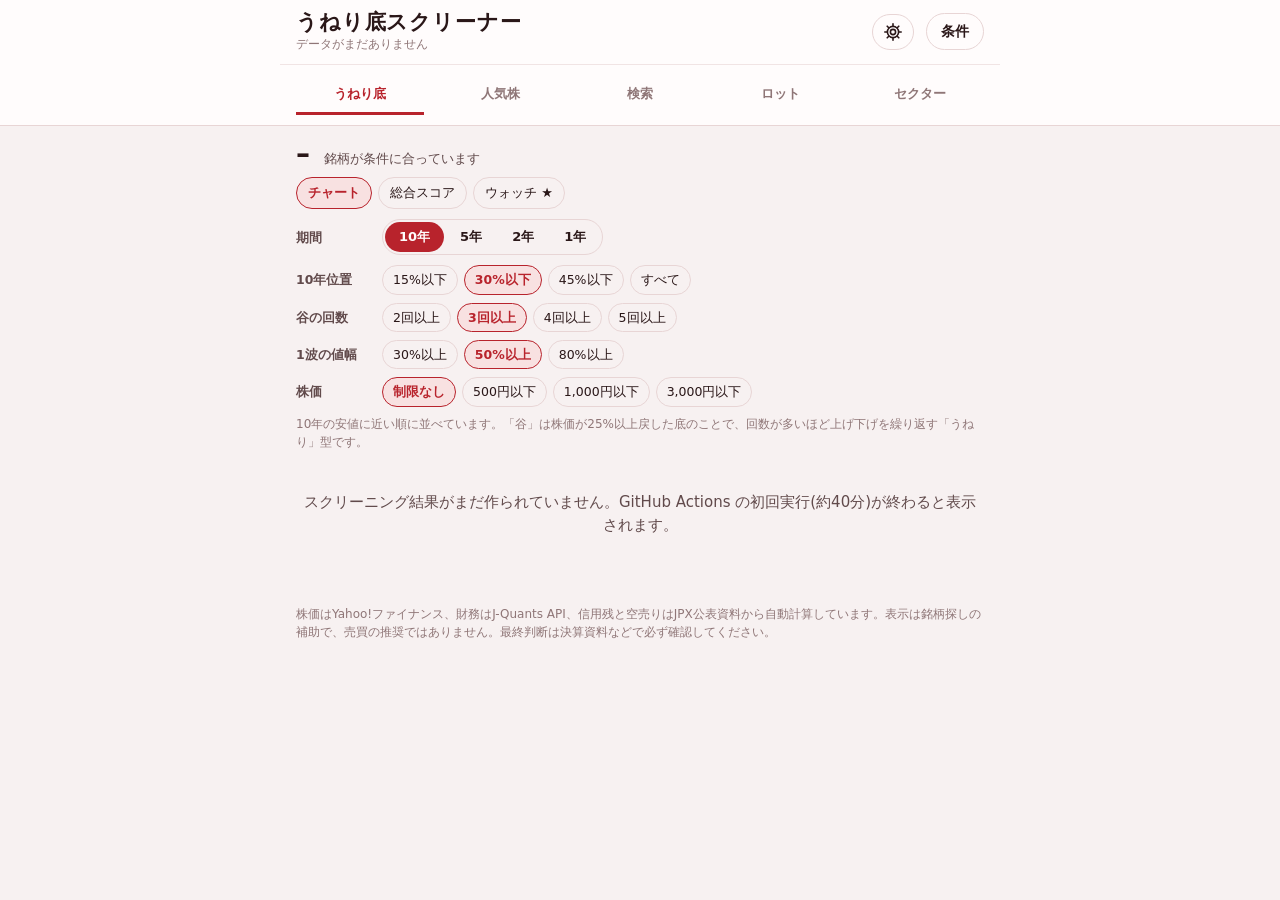
==== site/index.html @ 4c954472 "ウォッチ: 歪みと業種を決算の横のチップに。位置・山からのチップはウォッチでは省く Co-Authored-By: Claude Opus 5.5 <noreply@anthropic.com>" ====
<!doctype html>
<html lang="ja">
<head>
<meta charset="utf-8">
<meta name="viewport" content="width=device-width,initial-scale=1,viewport-fit=cover">
<title>うねり底スクリーナー</title>
<meta name="claude:viewport-fit-sides" content="cover">
<meta name="apple-mobile-web-app-capable" content="yes">
<meta name="mobile-web-app-capable" content="yes">
<meta name="apple-mobile-web-app-title" content="うねり底">
<meta name="apple-mobile-web-app-status-bar-style" content="default">
<meta name="theme-color" content="#b8232c">
<meta name="robots" content="noindex,nofollow">
<link rel="apple-touch-icon" href="icon-180.png">
<link rel="manifest" href="manifest.webmanifest">
<style>
/* 藍色の帳簿: 冷たい灰青の紙面に藍インク。株価の上げは赤、下げは青緑(日本式)。リストは1列のカード、詳細は全面シート */
:root{padding-top:env(safe-area-inset-top,0px);padding-bottom:env(safe-area-inset-bottom,0px)}
:root{
  /* 朱赤の帳簿: ほんのり赤みのある紙面に朱赤の主色。山・現在値・買い残は橙、谷・売り残は青緑 */
  --paper:#f7f1f1; --sheet:#fffcfc; --ink:#2a1718; --ink-2:#614a4b; --ink-3:#8f7677;
  --rule:#e8d5d5; --rule-2:#f1e4e4;
  --ai:#b8232c;          /* 朱赤: UIの主色・チャートの線 */
  --ai-soft:#f8e1e1;
  --rise:#d4691a;        /* 山・現在値・買い残 */
  --fall:#16806b;        /* 谷・売り残 */
  --warn:#9c7400;
  --good-bg:#e0f0eb; --warn-bg:#f5ecd2; --bad-bg:#f8e0e0;
  /* メイリオ。iPhone・Macにはメイリオがないため、近い角ゴシックのヒラギノ角ゴで表示する */
  --f-meiryo:"Meiryo","メイリオ","Hiragino Sans","Hiragino Kaku Gothic ProN","Noto Sans JP",system-ui,sans-serif;
  --f-display:var(--f-meiryo);
  --f-body:var(--f-meiryo);
  --f-num:var(--f-meiryo);
  --r:10px;
}
@media (prefers-color-scheme: dark){:root:not([data-theme="light"]){
  --paper:#170f10; --sheet:#211718; --ink:#f3e8e8; --ink-2:#c3adae; --ink-3:#927b7c;
  --rule:#3d2b2c; --rule-2:#2e2122; --ai:#f27a76; --ai-soft:#3d1d20;
  --rise:#f2a25c; --fall:#4fc3a6; --warn:#e2bf52;
  --good-bg:#16302a; --warn-bg:#352a14; --bad-bg:#401e20; color-scheme:dark}}
:root[data-theme="dark"]{
  --paper:#170f10; --sheet:#211718; --ink:#f3e8e8; --ink-2:#c3adae; --ink-3:#927b7c;
  --rule:#3d2b2c; --rule-2:#2e2122; --ai:#f27a76; --ai-soft:#3d1d20;
  --rise:#f2a25c; --fall:#4fc3a6; --warn:#e2bf52;
  --good-bg:#16302a; --warn-bg:#352a14; --bad-bg:#401e20; color-scheme:dark}

*{box-sizing:border-box}
[hidden]{display:none!important}
body{margin:0}
body{background:var(--paper);color:var(--ink);font-family:var(--f-body);font-size:15px;line-height:1.55;
  -webkit-text-size-adjust:100%;-webkit-tap-highlight-color:transparent}
body::before{content:"";position:fixed;inset:0 0 auto;height:env(safe-area-inset-top,0px);z-index:30;background:var(--sheet)}
button,input,select{font:inherit;color:inherit}
.num{font-family:var(--f-num);font-variant-numeric:tabular-nums;letter-spacing:-.01em}
.wrap{max-width:720px;margin:0 auto;padding-left:max(16px,env(safe-area-inset-left,0px));padding-right:max(16px,env(safe-area-inset-right,0px))}

/* header */
header.top{position:sticky;top:env(safe-area-inset-top,0px);z-index:20;background:var(--sheet);border-bottom:1px solid var(--rule)}
header.top .wrap{display:flex;align-items:center;gap:12px;padding-block:10px}
.brand{flex:1;min-width:0}
.brand h1{margin:0;font-family:var(--f-display);font-weight:800;font-size:21px;letter-spacing:.04em;line-height:1.2}
.brand p{margin:0;font-size:12px;color:var(--ink-3)}
.btn{border:1px solid var(--rule);background:var(--sheet);border-radius:999px;padding:7px 14px;font-size:13.5px;font-weight:700;cursor:pointer}
.btn.primary{background:var(--ai);border-color:var(--ai);color:var(--sheet)}
a.btn{text-decoration:none;color:var(--ink);white-space:nowrap}
.pnav{display:flex;gap:0;padding-block:0 0;border-top:1px solid var(--rule-2)}
.pnav button,.pnav a{flex:1;text-align:center;border:none;background:none;padding:9px 4px 8px;font-size:14px;font-weight:700;color:var(--ink-3);text-decoration:none;cursor:pointer;border-bottom:3px solid transparent}
.pnav [aria-current="page"]{color:var(--ai);border-bottom-color:var(--ai)}
.pnav button:focus-visible,.pnav a:focus-visible{outline:2px solid var(--ai);outline-offset:-2px}
.tier{display:inline-block;font-size:11px;font-weight:700;padding:0 7px;border-radius:999px;background:var(--ai-soft);color:var(--ai);margin-right:4px;vertical-align:1px}
.cstats .drop b{color:var(--ai);font-size:15px}
.btn:focus-visible,.chipbtn:focus-visible,.card:focus-visible,input:focus-visible,select:focus-visible{outline:2px solid var(--ai);outline-offset:2px}

/* filter panel */
.panel{background:var(--sheet);border-bottom:1px solid var(--rule)}
.panel .wrap{padding-block:6px 16px;display:grid;gap:14px}
.ctl{display:grid;gap:4px}
.ctl .lab{display:flex;justify-content:space-between;align-items:baseline;gap:8px;font-size:13.5px;font-weight:700}
.ctl .lab .num{font-weight:600;color:var(--ai)}
.ctl small{color:var(--ink-3);font-size:12px;line-height:1.4}
input[type=range]{width:100%;accent-color:var(--ai);margin:2px 0}
.seg{display:flex;flex-wrap:wrap;gap:6px}
.chipbtn{border:1px solid var(--rule);background:transparent;border-radius:999px;padding:5px 11px;font-size:13px;cursor:pointer}
.chipbtn[aria-pressed="true"]{background:var(--ai-soft);border-color:var(--ai);color:var(--ai);font-weight:700}
.row2{display:grid;grid-template-columns:1fr 1fr;gap:12px}
select{width:100%;padding:7px 10px;border:1px solid var(--rule);border-radius:8px;background:var(--sheet)}
.panel-foot{display:flex;gap:8px;justify-content:flex-end}

/* summary */
.more{margin-top:10px}
.more>summary{list-style:none;cursor:pointer;display:inline-flex;align-items:center;gap:6px;border:1px solid var(--rule);background:var(--sheet);border-radius:999px;padding:7px 14px;font-size:13.5px;font-weight:700;color:var(--ink-2)}
.more>summary::-webkit-details-marker{display:none}
.more>summary::after{content:"▾";font-size:11px}
.more[open]>summary::after{content:"▴"}
.more[open]>summary{margin-bottom:12px}
.more .gl{display:grid;gap:4px;margin:12px 0 0;padding:10px 12px;background:var(--paper);border-radius:8px;font-size:12.5px;color:var(--ink-2);line-height:1.5}
.more .gl b{color:var(--ink)}
.summary{display:flex;flex-wrap:wrap;align-items:baseline;gap:4px 14px;padding-block:14px 8px}
.summary .big{font-family:var(--f-display);font-size:28px;font-weight:800;line-height:1}
.summary .sub{color:var(--ink-2);font-size:13px}
.tabs{display:flex;gap:6px;padding-bottom:10px}
.demo{margin:12px 0 0;padding:8px 12px;border-radius:8px;background:var(--warn-bg);color:var(--ink);font-size:13px}

/* cards */
.list{display:grid;gap:10px;padding-bottom:28px}
.card{display:grid;gap:8px;background:var(--sheet);border:1px solid var(--rule-2);border-radius:var(--r);padding:12px 14px;cursor:pointer;text-align:left;width:100%}
.card .head{display:flex;gap:10px;align-items:flex-start}
.card .id{flex:1;min-width:0}
.code{font-family:var(--f-num);font-size:12.5px;color:var(--ink-3);margin-right:6px}
.name{font-weight:700;font-size:16px}
.meta{font-size:12px;color:var(--ink-3)}
.score{display:grid;justify-items:end;gap:2px}
.score b{font-family:var(--f-num);font-size:24px;font-weight:600;line-height:1;color:var(--ai)}
.score .bar{width:54px;height:4px;border-radius:2px;background:var(--rule-2);overflow:hidden}
.score .bar i{display:block;height:100%;background:var(--ai)}
.price{font-family:var(--f-num);font-size:12.5px;color:var(--ink-2)}
.spark{width:100%;height:46px;display:block}
.chips{display:flex;flex-wrap:wrap;gap:5px}
.chip{font-size:12px;padding:2px 8px;border-radius:999px;background:var(--rule-2);color:var(--ink-2);white-space:nowrap}
.chip.g{background:var(--good-bg);color:var(--fall)}
.chip.w{background:var(--warn-bg);color:var(--warn)}
.chip.b{background:var(--bad-bg);color:var(--ai)}
.star{border:none;background:none;font-size:20px;line-height:1;color:var(--ink-3);cursor:pointer;padding:2px 4px}
.star[aria-pressed="true"]{color:var(--warn)}
.empty{padding:28px 4px;color:var(--ink-2);text-align:center}
.cbar{display:grid;gap:8px;padding-bottom:12px}
.spanrow{padding-bottom:10px}
.period{display:inline-flex;border:1px solid var(--rule);border-radius:999px;padding:2px;gap:2px;justify-self:start}
.period .chipbtn{border:none;padding:5px 14px;font-weight:700}
.period .chipbtn[aria-pressed="true"]{background:var(--ai);color:var(--sheet)}
.crow{display:grid;grid-template-columns:5.2em 1fr;gap:8px;align-items:center}
.clab{font-size:12.5px;font-weight:700;color:var(--ink-2)}
.cbar .chipbtn{padding:4px 10px;font-size:12.5px}
.cbar .seg{flex-wrap:nowrap;overflow-x:auto;scrollbar-width:none;min-width:0}
.cbar .seg::-webkit-scrollbar{display:none}
.cbar .chipbtn{white-space:nowrap;flex:none}
.ccard{padding:12px 12px 8px}
.cstats{display:flex;flex-wrap:wrap;gap:4px 12px;font-size:12.5px;color:var(--ink-2)}
.cstats b{font-family:var(--f-num);font-weight:600;color:var(--ink)}
.cstats .vd{font-size:11px;color:var(--ink-3);margin-left:2px}
.rank{font-family:var(--f-num);font-size:12px;color:var(--ink-3);min-width:2.2em}

/* detail sheet */
.sheet{position:fixed;inset:0;z-index:40;background:var(--paper);overflow-y:auto;-webkit-overflow-scrolling:touch;
  padding-top:env(safe-area-inset-top,0px);padding-bottom:env(safe-area-inset-bottom,0px)}
.sheet .bar{position:sticky;top:0;z-index:2;background:var(--sheet);border-bottom:1px solid var(--rule)}
.sheet .bar .wrap{display:flex;align-items:center;gap:10px;padding-block:10px}
.sheet .bar h2{flex:1;min-width:0;margin:0;font-family:var(--f-display);font-size:19px;font-weight:800;line-height:1.25}
.sheet .bar h2 .code{font-size:13px}
.sec{background:var(--sheet);border:1px solid var(--rule-2);border-radius:var(--r);padding:14px;display:grid;gap:10px}
.sec h3{margin:0;font-size:14px;font-weight:700;display:flex;justify-content:space-between;align-items:baseline;gap:8px}
.sec h3 span{font-size:12px;font-weight:400;color:var(--ink-3)}
.stack{display:grid;gap:12px;padding-block:14px 32px}
.kv{display:grid;grid-template-columns:repeat(2,minmax(0,1fr));gap:8px 14px}
@media(min-width:520px){.kv{grid-template-columns:repeat(3,minmax(0,1fr))}}
.kv div{display:grid;gap:1px;min-width:0}
.kv dt{font-size:11.5px;color:var(--ink-3);letter-spacing:.02em}
.kv dd{margin:0;font-family:var(--f-num);font-variant-numeric:tabular-nums;font-size:15px;font-weight:500}
dl{margin:0}
.up{color:var(--rise)} .dn{color:var(--fall)}
.wtgt{display:grid;grid-template-columns:minmax(0,1.15fr) minmax(0,1fr);gap:8px;margin-top:10px;font-size:12.5px;color:var(--ink-2)}
.wtgt .lbl{display:block;font-size:11.5px;font-weight:700;letter-spacing:.03em;color:var(--ink-3)}
.wbot{background:var(--ai-soft);border:1px solid color-mix(in srgb,var(--ai) 35%,transparent);border-radius:10px;padding:8px 10px;min-width:0}
.wbot .lbl{color:var(--ai)}
.wbot b{display:block;font-family:var(--f-num);font-variant-numeric:tabular-nums;font-size:22px;line-height:1.15;color:var(--ai);margin:2px 0}
.wbot .sub{display:block;line-height:1.35}
.wbot.warn{background:var(--warn-bg);border-color:transparent}
.wbot.warn .lbl,.wbot.warn b{color:var(--warn)}
#dBody .sec{scroll-margin-top:64px}
button.chip.jump{appearance:none;-webkit-appearance:none;border:0;font-family:inherit;cursor:pointer}
button.chip.jump:focus-visible{outline:2px solid var(--ai);outline-offset:1px}
.wset{border:1px solid var(--rule);border-radius:10px;padding:8px 10px;min-width:0;display:grid;align-content:start;gap:4px}
.wset label{display:flex;align-items:center;gap:6px}
.wset input{flex:1;min-width:0;width:100%;padding:5px 8px;border:1px solid var(--rule);border-radius:8px;background:var(--paper);color:var(--ink);font-family:var(--f-num);font-size:16px;text-align:right}
.wset input:focus{outline:2px solid var(--ai);outline-offset:1px}
.wset .hit{color:var(--ai);font-weight:700}
.bot-main{display:flex;align-items:baseline;gap:10px;flex-wrap:wrap;margin-bottom:10px}
.bot-main b{font-family:var(--f-num);font-size:28px;color:var(--ai);line-height:1}
.bot-warn{background:var(--warn-bg);border-radius:8px;padding:8px 10px;font-size:13px;margin:8px 0}
.parts{display:grid;gap:6px}
.part{display:grid;grid-template-columns:5.5em 1fr 3.2em;gap:8px;align-items:center;font-size:12.5px}
.part .track{height:6px;border-radius:3px;background:var(--rule-2);overflow:hidden}
.part .track i{display:block;height:100%;background:var(--ai)}
.part .num{text-align:right;color:var(--ink-2)}
.chart{width:100%;display:block}
.legend{display:flex;flex-wrap:wrap;gap:4px 12px;font-size:11.5px;color:var(--ink-3)}
.legend i{display:inline-block;width:10px;height:3px;border-radius:2px;margin-right:4px;vertical-align:middle}
.tblwrap{overflow-x:auto}
table{border-collapse:collapse;width:100%;font-size:13px}
th,td{padding:6px 4px;border-bottom:1px solid var(--rule-2);text-align:left;white-space:nowrap}
th{font-size:11.5px;color:var(--ink-3);font-weight:500}
td.r,th.r{text-align:right}
.links{display:grid;grid-template-columns:repeat(2,minmax(0,1fr));gap:8px}
.links a{display:block;text-align:center;padding:9px 6px;border:1px solid var(--rule);border-radius:8px;color:var(--ai);font-weight:700;font-size:13.5px;text-decoration:none;background:var(--sheet)}
.note{font-size:12px;color:var(--ink-3);line-height:1.5}
.backbig{width:100%;padding:12px;font-size:15px}
#dBack{padding:9px 16px;position:relative;z-index:3}
.verdict{display:inline-block;padding:4px 14px;border-radius:999px;font-weight:700;font-size:15px}
.v-hi{background:var(--good-bg);color:var(--fall)}
.v-mid{background:var(--warn-bg);color:var(--warn)}
.v-lo{background:var(--bad-bg);color:var(--ai)}
.v-na{background:var(--rule-2);color:var(--ink-3)}
.vline{display:flex;flex-wrap:wrap;align-items:center;gap:8px 12px}
.vline p{margin:0;font-size:13.5px;line-height:1.6;flex:1 1 220px;min-width:0}
.ckh{margin:4px 0 0;font-size:12.5px;font-weight:700;color:var(--ink-2)}
ul.checks{list-style:none;margin:0;padding:0;display:grid;gap:5px}
ul.checks li{display:grid;grid-template-columns:1.4em 1fr;gap:4px;font-size:13.5px;line-height:1.5}
ul.checks .ok{color:var(--fall);font-weight:700}
ul.checks .ng{color:var(--ai);font-weight:700}
ul.checks .na{color:var(--ink-3)}

/* 銘柄検索 */
.searchbox{display:block;width:100%;padding:12px 14px;border:1px solid var(--rule);border-radius:10px;background:var(--sheet);font-size:16px;margin:14px 0 4px}
.searchbox:focus{outline:2px solid var(--ai);outline-offset:1px}
.dspan{display:flex;flex-wrap:wrap;gap:6px}
.dspan .chipbtn[disabled]{opacity:.4;cursor:default}
.tagline{display:flex;flex-wrap:wrap;gap:5px}

/* ロット管理 */
.stack{grid-template-columns:minmax(0,1fr)}
.sec{min-width:0}
.lotlist{display:grid;gap:10px;grid-template-columns:minmax(0,1fr)}
.pnav button,.pnav a{white-space:nowrap;font-size:13px;padding-inline:2px}
.lotrow{border:1px solid var(--rule);border-radius:10px;padding:10px;display:grid;gap:8px;min-width:0}
.lothead{display:flex;flex-wrap:wrap;align-items:center;gap:6px 8px;min-width:0}
.lotcode{width:4.6em;padding:6px;border:1px solid var(--rule);border-radius:6px;background:var(--sheet);font-size:16px;text-align:center}
.lotname{flex:1 1 8em;min-width:0;border:none;background:none;padding:0;text-align:left;font-weight:700;font-size:15px;color:var(--ai);cursor:pointer}
.lotnamein{flex:1 1 8em;min-width:0;padding:6px;border:1px solid var(--rule);border-radius:6px;background:var(--sheet);font-size:16px}
.lotprice{font-size:12.5px;color:var(--ink-2);white-space:nowrap}
.lotfields{display:grid;grid-template-columns:minmax(0,1.3fr) minmax(0,1fr) auto;gap:8px;align-items:end}
.lotfields label{display:grid;gap:2px;font-size:11.5px;color:var(--ink-3);min-width:0}
.lotin{color:var(--ink);width:100%;padding:7px 8px;border:1px solid var(--rule);border-radius:6px;background:var(--sheet);font-size:16px;text-align:right;font-variant-numeric:tabular-nums}
.lotdone{justify-items:center}
.lotdone input{width:22px;height:22px;margin:6px 0;accent-color:var(--ai)}
.lotfoot{display:flex;flex-wrap:wrap;justify-content:space-between;gap:4px 10px;font-size:12.5px;color:var(--ink-2)}
.lotfoot a{color:var(--ai);font-weight:700;text-decoration:none;margin-right:8px}
.lotdel{border:none;background:none;color:var(--ai);font-size:12.5px;font-weight:700;padding:2px 0;cursor:pointer}
.lotadd{display:flex;align-items:center;gap:8px;font-size:13.5px;font-weight:700}
.lotbudget{width:100%;padding:9px 12px;border:1px solid var(--rule);border-radius:8px;background:var(--sheet);font-size:20px;text-align:center;font-variant-numeric:tabular-nums}
table.lottotal{table-layout:fixed}
table.lottotal th,table.lottotal td{text-align:center}
.lotneg{color:var(--ai);font-weight:700}
.lotmeter{display:flex;gap:2px;height:10px;margin-top:10px;background:var(--rule-2);border-radius:5px;overflow:hidden}
.lotmeter i{display:block;background:var(--ai)}.lotmeter .b{opacity:.4}
.lotcard{display:grid;gap:5px;width:100%;text-align:left;border:1px solid var(--rule);border-radius:10px;padding:10px;background:var(--sheet);cursor:pointer}
.lotsum{margin:0;font-size:14px}
.lotbtns{display:flex;flex-wrap:wrap;gap:8px}
.lotfile{display:inline-block;color:var(--ink);font-weight:700}
.lotfile input{display:none}
.lotbadge{display:inline-block;font-size:11px;font-weight:700;padding:0 7px;border-radius:999px;margin-left:6px;vertical-align:2px}
.lotbadge.held{background:var(--ai);color:var(--sheet)}
.lotbadge.plan{background:var(--warn-bg);color:var(--warn)}
#lotToast{position:fixed;left:50%;bottom:calc(18px + env(safe-area-inset-bottom,0px));transform:translateX(-50%);background:var(--ink);color:var(--sheet);padding:9px 14px;border-radius:8px;font-size:13.5px;z-index:60;width:max-content;max-width:calc(100vw - 32px)}
.lock form input[type=email]{width:100%;padding:10px 12px;border:1px solid var(--rule);border-radius:8px;background:var(--paper);font-size:16px}

/* 設定(歯車)・お知らせ */
#settingsView .seg{flex-wrap:wrap}
.bell{position:relative;padding:7px 10px;line-height:0}
.bell svg{width:20px;height:20px}
.bell i{position:absolute;top:4px;right:6px;width:9px;height:9px;border-radius:50%;background:var(--ai);border:2px solid var(--sheet)}
.keybox{display:grid;gap:8px}
.keybox textarea{width:100%;font-family:ui-monospace,Menlo,monospace;font-size:13px;padding:8px;border:1px solid var(--rule);border-radius:8px;background:var(--paper);color:var(--ink);word-break:break-all}
.pushon{margin:0;font-weight:700;color:var(--fall)}
.warnline{color:var(--warn)!important}
.alertday{display:grid;gap:8px}

/* lock screen */
.lock{min-height:70vh;display:grid;place-items:center}
.lock form{width:min(340px,100%);display:grid;gap:12px;background:var(--sheet);border:1px solid var(--rule);border-radius:14px;padding:22px}
.lock h2{margin:0;font-family:var(--f-display);font-size:22px}
.lock input[type=password]{width:100%;padding:10px 12px;border:1px solid var(--rule);border-radius:8px;background:var(--paper);font-size:16px}
.lock .err{color:var(--rise);font-size:13px;min-height:1.2em;margin:0}
.lock label.chk{display:flex;gap:8px;align-items:center;font-size:13px;color:var(--ink-2)}
@media (prefers-reduced-motion: no-preference){.card{transition:border-color .15s}.card:hover{border-color:var(--ai)}}
</style>
<link rel="stylesheet" href="theme.css">
<script src="theme.js"></script>
</head>
<body>
<header class="top">
  <div class="wrap">
    <div class="brand">
      <h1 id="pageTitle">うねり底スクリーナー</h1>
      <p id="asof">データを読み込んでいます</p>
    </div>
    <button class="btn bell" id="bellBtn" type="button" aria-label="設定"><svg viewBox="0 0 20 20" fill="none" stroke="currentColor" stroke-width="1.6" stroke-linecap="round" stroke-linejoin="round" aria-hidden="true"><circle cx="10" cy="10" r="2.6"/><path d="M10 1.8v2.3M10 15.9v2.3M18.2 10h-2.3M4.1 10H1.8M15.8 4.2l-1.6 1.6M5.8 14.2l-1.6 1.6M15.8 15.8l-1.6-1.6M5.8 5.8L4.2 4.2"/><circle cx="10" cy="10" r="5.6"/></svg><i id="bellDot" hidden></i></button>
    <button class="btn" id="toggleFilters" aria-expanded="false" aria-controls="panel">条件</button>
  </div>
  <nav class="wrap pnav" aria-label="ページ">
    <button id="navMain" aria-current="page">うねり底</button>
    <button id="navPop">人気株</button>
    <button id="navSearch">検索</button>
    <button id="navLots">ロット</button>
    <a href="sector.html">セクター</a>
  </nav>
</header>

<section class="panel" id="panel" hidden>
  <div class="wrap">
    <div class="ctl">
      <div class="lab"><span>自己資本比率</span><span class="num" id="v-eq"></span></div>
      <input type="range" id="f-eq" min="0" max="80" step="5">
      <small>この値以上の会社だけ。財務が厚く、下げても潰れにくい銘柄に絞ります。</small>
    </div>
    <div class="ctl">
      <div class="lab"><span><span class="spanY">10</span>年レンジの位置</span><span class="num" id="v-pos"></span></div>
      <input type="range" id="f-pos" min="5" max="55" step="5">
      <small><span class="spanY">10</span>年の安値を0%、高値を100%としたときの現在値。小さいほど底に近い。</small>
    </div>
    <div class="ctl">
      <div class="lab"><span>10年の傾き(年率)</span><span class="num" id="v-tr"></span></div>
      <input type="range" id="f-tr" min="-15" max="5" step="1">
      <small>これより下向きの銘柄は除外。ずっと下がり続ける「底なし」を避けます。</small>
    </div>
    <div class="row2">
      <div class="ctl">
        <div class="lab"><span>売買代金(1日)</span></div>
        <select id="f-tv">
          <option value="0">制限なし</option><option value="10">1,000万円以上</option>
          <option value="30">3,000万円以上</option><option value="100">1億円以上</option>
          <option value="500">5億円以上</option>
        </select>
      </div>
      <div class="ctl">
        <div class="lab"><span>信用倍率</span></div>
        <select id="f-mr">
          <option value="0">制限なし</option><option value="1">1倍以下(売り長)</option>
          <option value="3">3倍以下</option><option value="5">5倍以下</option><option value="10">10倍以下</option>
        </select>
      </div>
    </div>
    <div class="ctl">
      <div class="lab"><span>機関の空売り</span></div>
      <div class="seg" id="f-short" role="group" aria-label="機関の空売りの扱い">
        <button class="chipbtn" data-v="off">表示のみ</button>
        <button class="chipbtn" data-v="up">積み上がりを加点(踏み上げ狙い)</button>
        <button class="chipbtn" data-v="down">買い戻しを加点</button>
      </div>
    </div>
    <div class="ctl">
      <div class="lab"><span>市場</span></div>
      <div class="seg" id="f-mkt" role="group" aria-label="市場">
        <button class="chipbtn" data-v="プライム">プライム</button>
        <button class="chipbtn" data-v="スタンダード">スタンダード</button>
        <button class="chipbtn" data-v="グロース">グロース</button>
      </div>
    </div>
    <div class="row2">
      <div class="ctl">
        <div class="lab"><span>並び順</span></div>
        <select id="f-sort">
          <option value="score">総合スコア</option><option value="pos">レンジ位置が低い順</option>
          <option value="eq">自己資本比率が高い順</option><option value="mr">信用倍率が低い順</option>
          <option value="stc">空売りの増加が大きい順</option><option value="pbr">PBRが低い順</option>
        </select>
      </div>
      <div class="ctl">
        <div class="lab"><span>反転サイン</span></div>
        <div class="seg"><button class="chipbtn" id="f-rev" aria-pressed="false">13週線より上だけ</button></div>
      </div>
    </div>
    <p class="note" style="margin:0">自己資本比率・レンジ位置は「総合スコア」の絞り込みに使います。10年の傾き・売買代金・信用倍率・市場・13週線は「チャート」にも、市場は「人気株」にも、市場・売買代金・傾きは「セクター」の底値圏の銘柄にも効きます。</p>
    <div class="panel-foot">
      <button class="btn" id="resetFilters">初期値に戻す</button>
      <button class="btn primary" id="closeFilters">結果を見る</button>
    </div>
  </div>
</section>

<div class="wrap" id="lockHost" hidden></div>
<main class="wrap" id="main">
  <div id="demoNote" class="demo" hidden>これは架空の銘柄で作ったデモ表示です。実際のデータはJ-Quantsの設定後に表示されます。</div>
  <div id="searchBar" hidden>
    <input class="searchbox" id="searchInput" type="search" placeholder="銘柄名またはコード(例: トヨタ、7203)" aria-label="銘柄名または銘柄コード" autocomplete="off" autocapitalize="off" enterkeyhint="search">
  </div>
  <div class="summary" id="summaryRow">
    <span class="big num" id="hits">–</span><span class="sub" id="hitsSub">銘柄が条件に合っています</span>
  </div>
  <div class="tabs" role="group" aria-label="表示" id="tabsRow">
    <button class="chipbtn" id="tabChart" aria-pressed="true">チャート</button>
    <button class="chipbtn" id="tabAll" aria-pressed="false">総合スコア</button>
    <button class="chipbtn" id="tabWatch" aria-pressed="false">ウォッチ ★</button>
  </div>
  <div class="crow spanrow" id="spanRow"><span class="clab">期間</span><div class="seg period" id="spanSeg" role="group" aria-label="チャートの期間">
    <button class="chipbtn" data-v="10">10年</button><button class="chipbtn" data-v="5">5年</button><button class="chipbtn" data-v="2">2年</button><button class="chipbtn" data-v="1">1年</button></div></div>
  <div class="cbar" id="popBar" hidden>
    <div class="crow"><span class="clab">対象</span><div class="seg" data-k="ptier">
      <button class="chipbtn" data-v="1">Core30</button><button class="chipbtn" data-v="2">TOPIX100</button>
      <button class="chipbtn" data-v="3">TOPIX500</button><button class="chipbtn" data-v="9">時価総額1兆円以上</button></div></div>
    <div class="crow"><span class="clab">並び順</span><div class="seg" data-k="psort">
      <button class="chipbtn" data-v="0">下落率が大きい順</button><button class="chipbtn" data-v="1">時価総額の減少額が大きい順</button></div></div>
    <div class="crow"><span class="clab">基準</span><div class="seg" data-k="pbase">
      <button class="chipbtn" data-v="0">1年の高値から</button><button class="chipbtn" data-v="13">3か月</button>
      <button class="chipbtn" data-v="26">半年</button><button class="chipbtn" data-v="52">1年</button></div></div>
    <div class="crow"><span class="clab">財務</span><div class="seg"><button class="chipbtn" id="pSafe" aria-pressed="false">潰れにくい会社だけ</button></div></div>
    <p class="note" style="margin:0">対象を選ばなければ全銘柄を表示します(選んだボタンをもう一度押すと解除)。人気・有名株はTOPIXの規模区分で選んでいます。Core30は日本を代表する30社、TOPIX100はそれに大型株70社を加えたもの、TOPIX500はさらに中型の主要株400社を加えたものです。「潰れにくい会社だけ」は自己資本比率40%以上で、赤字予想ではない会社です。</p>
  </div>
  <div class="cbar" id="chartBar">
    <div class="crow"><span class="clab"><span class="spanY">10</span>年位置</span><div class="seg" data-k="cpos">
      <button class="chipbtn" data-v="15">15%以下</button><button class="chipbtn" data-v="30">30%以下</button>
      <button class="chipbtn" data-v="45">45%以下</button><button class="chipbtn" data-v="100">すべて</button></div></div>
    <div class="crow"><span class="clab">谷の回数</span><div class="seg" data-g="cswBy" id="cswSeg"></div></div>
    <div class="crow"><span class="clab">1波の値幅</span><div class="seg" data-g="campBy" id="campSeg"></div></div>
    <div class="crow"><span class="clab">株価</span><div class="seg" data-k="cpx">
      <button class="chipbtn" data-v="0">制限なし</button><button class="chipbtn" data-v="500">500円以下</button>
      <button class="chipbtn" data-v="1000">1,000円以下</button><button class="chipbtn" data-v="3000">3,000円以下</button></div></div>
    <p class="note" style="margin:0"><span class="spanY">10</span>年の安値に近い順に並べています。「谷」は株価が25%以上戻した底のことで、回数が多いほど上げ下げを繰り返す「うねり」型です。</p>
  </div>
  <div class="list" id="list"></div>
  <div id="lotsView" hidden></div>
  <div id="settingsView" hidden>
    <div class="stack" style="padding-top:14px;padding-bottom:0">
      <section class="sec"><h3>画面の色と明るさ</h3>
    <div class="ctl">
            <div class="lab"><span>画面の色</span></div>
            <div class="seg" id="f-color" role="group" aria-label="画面の色">
              <button class="chipbtn" data-v="ai"><i class="swatch" style="background:#b8232c"></i>朱赤</button>
              <button class="chipbtn" data-v="daidai"><i class="swatch" style="background:#b8520f"></i>橙</button>
              <button class="chipbtn" data-v="ki"><i class="swatch" style="background:#c9a400"></i>黄</button>
              <button class="chipbtn" data-v="midori"><i class="swatch" style="background:#2e7d4a"></i>緑</button>
              <button class="chipbtn" data-v="ao"><i class="swatch" style="background:#1f6fa8"></i>青</button>
              <button class="chipbtn" data-v="ai-blue"><i class="swatch" style="background:#2b4c9b"></i>藍</button>
              <button class="chipbtn" data-v="murasaki"><i class="swatch" style="background:#6b3fa0"></i>紫</button>
              <button class="chipbtn" data-v="sumi"><i class="swatch" style="background:#333333"></i>墨</button>
            </div>
        </div>
        <div class="ctl">
            <div class="lab"><span>明るさ</span></div>
            <div class="seg" id="f-mode" role="group" aria-label="明るさ">
              <button class="chipbtn" data-v="auto">自動</button>
              <button class="chipbtn" data-v="light">ライト</button>
              <button class="chipbtn" data-v="dark">ダーク</button>
            </div>
          </div>
        <p class="note" style="margin:0">色と明るさは、この端末に保存され、すべてのページで共通です。自動はiPhoneのライト・ダークの設定に合わせます。</p>
          </section>
    </div>
    <div id="alertsView"></div>
  </div>
  <p class="note" style="padding-bottom:24px">株価はYahoo!ファイナンス、財務はJ-Quants API、信用残と空売りはJPX公表資料から自動計算しています。表示は銘柄探しの補助で、売買の推奨ではありません。最終判断は決算資料などで必ず確認してください。</p>
</main>

<div class="sheet" id="sheet" hidden role="dialog" aria-modal="true" aria-labelledby="dTitle">
  <div class="bar"><div class="wrap">
    <button class="btn" id="dBack" aria-label="一覧に戻る">‹ 戻る</button>
    <h2 id="dTitle"></h2>
    <button class="star" id="dStar" aria-pressed="false" aria-label="ウォッチに追加">★</button>
  </div></div>
  <div class="wrap stack" id="dBody"></div>
</div>

<script src="firebase-config.js"></script>
<script src="push-config.js"></script>
<script src="lots.js"></script>
<script src="alerts.js"></script>
<script>
(() => {
"use strict";
const $ = s => document.querySelector(s);
const DEFAULTS = {eq:50, pos:25, tr:-5, tv:10, mr:0, short:"off", mkt:["プライム","スタンダード","グロース"], sort:"score", rev:false, cpos:30, cswBy:{10:3,5:2,2:1,1:0}, campBy:{10:0.5,5:0.5,2:0.3,1:0}, cpx:0, span:10, ptier:0, pbase:0, psafe:false, psort:0};
const store = {
  get(k, d){ try{ const v = localStorage.getItem(k); return v ? JSON.parse(v) : d; }catch(e){ return d; } },
  set(k, v){ try{ localStorage.setItem(k, JSON.stringify(v)); }catch(e){} }
};
let cfg = Object.assign({}, JSON.parse(JSON.stringify(DEFAULTS)), store.get("uneri.cfg", {}));
["cswBy","campBy"].forEach(k=>{ cfg[k] = Object.assign({}, DEFAULTS[k], cfg[k] || {}); });
if (cfg.cpos === 55) cfg.cpos = 100;   // 以前の「すべて」の値
let watch = new Set(store.get("uneri.watch", []));
let wtarget = store.get("uneri.watchTarget", {});
let moreOpen = {};   // 詳細画面の「くわしい数字」を開いたままにする(銘柄を移っても)   // ★銘柄ごとの目標価格 {コード: 円}
let DATA = null, view = "chart", popLimit = 50;

/* ---------- formatting ---------- */
const pct = (v, d=0) => v == null ? "–" : (v*100).toFixed(d) + "%";
const spct = (v, d=1) => v == null ? "–" : (v>0?"+":"") + (v*100).toFixed(d) + "%";
const fx = (v, d=1, u="") => v == null ? "–" : Number(v).toLocaleString("ja-JP",{minimumFractionDigits:d,maximumFractionDigits:d}) + u;
const man = v => v == null ? "–" : v >= 1e8 ? (v/1e8).toFixed(2)+"億株" : (v/1e4).toLocaleString("ja-JP",{maximumFractionDigits:1})+"万株";
const yen = v => v == null ? "–" : Number(v).toLocaleString("ja-JP",{maximumFractionDigits:1}) + "円";
const oku = v => v == null ? "–" : v >= 10000 ? (v/10000).toFixed(2)+"兆円" : Number(v).toLocaleString("ja-JP")+"億円";
// 符号つきの金額(億円 → 1兆円以上は兆円)
const okuS = v => v == null || isNaN(v) ? "–" : (v > 0 ? "+" : v < 0 ? "−" : "") +
  (Math.abs(v) >= 10000 ? (Math.abs(v)/10000).toFixed(2)+"兆円" : Math.round(Math.abs(v)).toLocaleString("ja-JP")+"億円");
// 時価総額の増減額(億円)。base=0 は1年の高値から、13/26/52 は その週数前から。今の株数で計算した概算
function mcDrop(s, base){
  if (s.mc == null) return null;
  const r = !base ? s.dh : (s.dist && s.dist.rel && s.dist.rel[String(base)] ? s.dist.rel[String(base)][0] : null);
  return r == null || r <= -1 ? null : s.mc - s.mc / (1 + r);
}
// 一覧用の決算の一行: 「決算(08/17・1Q) 営業益 +17%」
function earnBrief(s){
  const e = s.earn;
  if (!e || !e.rows) return "";
  const op = e.rows.find(r => r[0] === "営業利益"), y = op ? op[2] : null;
  return `<span>決算<small class="vd">(${esc(e.dt.slice(5).replace("-","/"))}・${esc(e.pt)})</small> 営業益 <b class="${y == null ? "" : y >= 0 ? "up" : "dn"}">${y == null ? "–" : spct(y,0)}</b></span>`;
}
const mcStat = s => s.mc == null ? "" :
  `<span>時価総額 <b>${oku(s.mc)}</b>${s.dh != null ? `<small class="vd">(高値から ${okuS(mcDrop(s, 0))})</small>` : ""}</span>`;
const divYen = v => v == null ? "不明" : v === 0 ? "無配" : Number(v).toLocaleString("ja-JP",{maximumFractionDigits:2}) + "円";
const clamp = (x, a=0, b=1) => Math.max(a, Math.min(b, x));
const esc = s => String(s ?? "").replace(/[&<>"']/g, c => ({"&":"&amp;","<":"&lt;",">":"&gt;",'"':"&quot;","'":"&#39;"}[c]));

/* ---------- 期間(10年/5年/2年/1年)の切り替え ---------- */
const SPAN_KEY = {5:"y5", 2:"y2", 1:"y1"};
const spanCache = new WeakMap();
const addDays = (iso, d) => { const t = new Date(iso + "T00:00:00Z"); t.setUTCDate(t.getUTCDate() + d); return t.toISOString().slice(0, 10); };
// 10年以外は、その期間で計算した位置・谷・値幅と、その期間のチャートに差し替えた銘柄データを返す。
// 10年の傾き(tr)は「長期の下落銘柄を外す」ために、どの期間でも10年のものを使う。
function M(s){
  const k = SPAN_KEY[cfg.span];
  if (!k) return s.x10 ? null : s;      // 10年分のデータがない銘柄は外す
  const y = s[k];
  if (!y) return null;                  // 上場が新しく、その期間のデータがない銘柄は外す
  let per = spanCache.get(s);
  if (!per){ per = {}; spanCache.set(s, per); }
  if (per[k]) return per[k];
  let ch;
  if (cfg.span === 5){                  // 5年は月足
    const n = s.ch.c.length, off = Math.max(0, n - 61);
    const [yy, mm] = s.ch.m0.split("-").map(Number), t = yy * 12 + (mm - 1) + off;
    ch = {m0: `${Math.floor(t / 12)}-${String(t % 12 + 1).padStart(2, "0")}`, c: s.ch.c.slice(off), piv: y.piv};
  } else {                              // 2年・1年は週足
    const n = s.wk.c.length, off = Math.max(0, n - (cfg.span === 2 ? 105 : 53));
    ch = {d0: addDays(s.wk.d0, 7 * off), c: s.wk.c.slice(off), piv: y.piv};
  }
  return per[k] = Object.assign({}, s, y, {ch, tr: s.tr, trS: y.tr});
}
const Y = () => cfg.span + "年";

/* ---------- scoring ---------- */
function scoreOf(s){
  const parts = [];
  // 底値度: 10年レンジの下にあるほど高く、過去の谷付近ならさらに加点
  let b = 25 * clamp(1 - s.pos / 0.5);
  if (s.sup != null && Math.abs(s.sup) <= 0.15) b += 5;
  parts.push(["底値度", b, 30]);
  // うねり度: 10年で谷を何度つけたか + 1波の大きさ
  parts.push(["うねり", 10 * clamp((s.sw||0) / 4) + 5 * clamp(((s.amp||0) - 0.3) / 0.5), 15]);
  // 財務
  if (s.eq != null) parts.push(["財務", 20 * clamp((s.eq - 0.3) / 0.5), 20]);
  // 信用需給
  if (s.ml != null){
    let m = 0;
    if (s.mr != null) m += 10 * clamp(1 - Math.log(Math.max(s.mr,1)) / Math.log(8));
    else if (s.ms === 0) m += 0; // 売り残ゼロ=倍率無限大
    if (s.mlc != null) m += 5 * clamp(-s.mlc / 0.3);
    if (s.md != null) m += 5 * clamp((15 - s.md) / 12);
    parts.push(["信用需給", m, 20]);
  }
  // 機関空売り
  if (cfg.short !== "off" && DATA.features.shorts){
    const st = s.st || 0, stc = s.stc || 0;
    const v = cfg.short === "up" ? 8 * clamp(st / 0.03) + 7 * clamp(stc / 0.005)
                                 : (st > 0 || stc < 0 ? 15 * clamp(-stc / 0.005) : 0);
    parts.push(["空売り", v, 15]);
  }
  // 反転サイン
  let r = (s.ma ? 5 : 0) + (s.wl >= 2 && s.wl <= 26 ? 3 : 0) + (s.rsi != null && s.rsi < 45 ? 2 : 0);
  parts.push(["反転サイン", r, 10]);
  const got = parts.reduce((a,p)=>a+p[1],0), max = parts.reduce((a,p)=>a+p[2],0);
  return {score: Math.round(100 * got / max), parts};
}

function passes(s){
  if (cfg.eq > 0 && (s.eq == null || s.eq * 100 < cfg.eq)) return false;
  if (s.pos * 100 > cfg.pos) return false;
  if (s.tr != null && s.tr * 100 < cfg.tr) return false;
  if (cfg.tv > 0 && (s.tv == null || s.tv < cfg.tv)) return false;
  if (cfg.mr > 0 && (s.mr == null || s.mr > cfg.mr)) return false;
  if (!cfg.mkt.includes(s.m)) return false;
  if (cfg.rev && !s.ma) return false;
  return true;
}

const SORTS = {
  score:(a,b)=>b._sc.score-a._sc.score, pos:(a,b)=>a.pos-b.pos,
  eq:(a,b)=>(b.eq??-1)-(a.eq??-1), mr:(a,b)=>(a.mr??1e9)-(b.mr??1e9),
  stc:(a,b)=>(b.stc??-1)-(a.stc??-1), pbr:(a,b)=>(a.pbr??1e9)-(b.pbr??1e9)
};

/* ---------- charts ---------- */
function sparkline(s){
  const c = (s.ch && s.ch.c || []).filter(v=>v!=null);
  if (c.length < 2) return "";
  const W = 300, H = 46, lo = Math.log(Math.min(...c)), hi = Math.log(Math.max(...c));
  const x = i => (i/(c.length-1))*(W-6)+2, y = v => H-4-((Math.log(v)-lo)/((hi-lo)||1))*(H-8);
  const d = c.map((v,i)=>(i?"L":"M")+x(i).toFixed(1)+" "+y(v).toFixed(1)).join("");
  const last = c.length-1;
  return `<svg class="spark" viewBox="0 0 ${W} ${H}" preserveAspectRatio="none" aria-hidden="true">
    <path d="${d} L${x(last)} ${H} L${x(0)} ${H}Z" fill="var(--ai-soft)" stroke="none"/>
    <path d="${d}" fill="none" stroke="var(--ai)" stroke-width="1.4" vector-effect="non-scaling-stroke"/>
    <circle cx="${x(last)}" cy="${y(c[last])}" r="3" fill="var(--rise)"/></svg>`;
}

function priceChart(s, compact=false){
  const c = s.ch.c, n = c.length;
  if (n < 2) return "<p class='note'>チャートのデータが足りません。</p>";
  const W = 360, H = compact ? 150 : 200, L = 6, R = 52, T = 10, B = 22;
  const vals = c.filter(v=>v!=null);
  const lo = Math.log(Math.min(...vals, s.lo||Infinity)*0.97), hi = Math.log(Math.max(...vals, s.hi||0)*1.03);
  const x = i => L + (i/(n-1))*(W-L-R), y = v => T + (1-(Math.log(v)-lo)/(hi-lo))*(H-T-B);
  let path = "", started = false;
  c.forEach((v,i)=>{ if(v==null) return; path += (started?"L":"M")+x(i).toFixed(1)+" "+y(v).toFixed(1); started = true; });
  let grid = "";
  const tick = (i, label) => grid += `<line x1="${x(i)}" x2="${x(i)}" y1="${T}" y2="${H-B}" stroke="var(--rule-2)"/><text x="${x(i)}" y="${H-6}" font-size="10" fill="var(--ink-3)" text-anchor="middle" font-family="var(--f-num)">${label}</text>`;
  const weekly = !!s.ch.d0;
  if (weekly){
    // 週足: 2年は1月と7月、1年は3か月ごとに目盛り
    const base = Date.parse(s.ch.d0 + "T00:00:00Z");
    let prev = null;
    for (let i=0;i<n;i++){
      const d = new Date(base + i * 7 * 864e5), mo = d.getUTCMonth() + 1;
      if (prev !== null && mo !== prev && (n > 60 ? (mo === 1 || mo === 7) : (mo % 3 === 1)))
        tick(i, mo === 1 ? String(d.getUTCFullYear()) : mo + "月");
      prev = mo;
    }
  } else {
    const [y0, m0] = s.ch.m0.split("-").map(Number);
    for (let i=0;i<n;i++){
      const mm = (m0-1+i)%12, yy = y0+Math.floor((m0-1+i)/12);
      if (mm===0 && (n <= 61 || yy%2===0)) tick(i, yy);
    }
  }
  const kind = weekly ? "週足" : "月足";
  const yNow = y(c[n-1]);
  // 現在値のラベルと重なる高値・安値のラベルは出さない(線だけ残す)
  const px = v => v < 100 ? Number(v).toFixed(1) : Math.round(v);
  const hline = (v, color, label, dash) => v ? `<line x1="${L}" x2="${W-R}" y1="${y(v)}" y2="${y(v)}" stroke="${color}" stroke-dasharray="${dash}" stroke-width="1"/>${Math.abs(y(v)-yNow) < 12 ? "" : `<text x="${W-R+4}" y="${y(v)+3.5}" font-size="10" fill="${color}" font-family="var(--f-num)">${label}</text>`}` : "";
  let band = "";
  if (s.sup != null && Math.abs(s.sup) <= 0.5){
    const lv = s.p/(1+s.sup);
    band = `<rect x="${L}" width="${W-L-R}" y="${y(lv*1.15)}" height="${Math.max(1,y(lv*0.85)-y(lv*1.15))}" fill="var(--fall)" opacity="0.10"/>`;
  }
  let piv = "";
  (s.ch.piv||[]).forEach(([i,t,p])=>{
    if (i==null || p==null) return;
    const cx = x(i), cy = y(p);
    if (t==="L") piv += `<circle cx="${cx}" cy="${cy}" r="3.6" fill="var(--fall)"/>`;
    else if (t==="H") piv += `<circle cx="${cx}" cy="${cy}" r="3.4" fill="var(--sheet)" stroke="var(--rise)" stroke-width="1.5"/>`;
  });
  return `<svg class="chart" viewBox="0 0 ${W} ${H}" role="img" aria-label="${Y()}の${kind}終値チャート">
    ${grid}${band}
    ${hline(s.hi,"var(--ink-3)","高 "+px(s.hi),"3 3")}
    ${hline(s.lo,"var(--ink-3)","安 "+px(s.lo),"3 3")}
    <path d="${path}" fill="none" stroke="var(--ai)" stroke-width="1.6" stroke-linejoin="round"/>
    ${piv}
    <circle cx="${x(n-1)}" cy="${y(c[n-1])}" r="4" fill="var(--rise)"/>
    <text x="${W-R+4}" y="${y(c[n-1])+3.5}" font-size="10.5" font-weight="600" fill="var(--rise)" font-family="var(--f-num)">${px(c[n-1])}</text>
  </svg>${compact ? "" : `
  <div class="legend"><span><i style="background:var(--ai)"></i>${kind}終値(対数目盛)</span><span><i style="background:var(--fall)"></i>谷(25%以上の反転)</span><span><i style="background:var(--rise)"></i>山・現在値</span>${band?'<span><i style="background:var(--fall);opacity:.35"></i>最寄りの過去の谷±15%</span>':""}</div>`}`;
}

function lineChart(series, opts){
  const W = 360, H = opts.h || 130, L = 6, R = 68, T = 8, B = 20;
  const all = series.flatMap(sr=>sr.v).filter(v=>v!=null);
  if (!all.length || series[0].v.length < 2) return "";
  const mx = Math.max(...all, opts.min0 ? 0 : -Infinity) * 1.08 || 1, mn = opts.min0 ? 0 : Math.min(...all);
  const n = series[0].v.length;
  const x = i => L + (i/Math.max(1,n-1))*(W-L-R), y = v => T + (1-(v-mn)/((mx-mn)||1))*(H-T-B);
  let out = `<line x1="${L}" x2="${W-R}" y1="${y(mn)}" y2="${y(mn)}" stroke="var(--rule)"/>`;
  series.forEach(sr=>{
    const d = sr.v.map((v,i)=>(i?"L":"M")+x(i).toFixed(1)+" "+y(v??0).toFixed(1)).join("");
    out += `<path d="${d}" fill="none" stroke="${sr.color}" stroke-width="1.7" stroke-linejoin="round"/>`;
    const lv = sr.v[n-1];
    out += `<circle cx="${x(n-1)}" cy="${y(lv??0)}" r="3" fill="${sr.color}"/><text x="${W-R+5}" y="${y(lv??0)+3.5}" font-size="10" fill="${sr.color}" font-family="var(--f-num)">${opts.fmt(lv)}</text>`;
  });
  if (opts.start) out += `<text x="${L}" y="${H-5}" font-size="10" fill="var(--ink-3)" font-family="var(--f-num)">${opts.start}</text><text x="${W-R}" y="${H-5}" font-size="10" fill="var(--ink-3)" text-anchor="end" font-family="var(--f-num)">${opts.end||"最新"}</text>`;
  return `<svg class="chart" viewBox="0 0 ${W} ${H}" role="img" aria-label="${opts.label}">${out}</svg>`;
}

/* ---------- list ---------- */
function chipsFor(s, watchMode=false){
  const out = [];
  if (s.eq != null) out.push([`自己資本 ${pct(s.eq)}`, s.eq>=0.6?"g":s.eq<0.3?"b":""]);
  if (!watchMode){
    out.push([`${Y()}位置 ${pct(s.pos)}`, s.pos<=0.15?"g":""]);
    if (s.ph==="up" && s.leg!=null) out.push([`谷から ${spct(s.leg,0)}`, s.leg<=0.2?"g":""]);
    else if (s.ph==="down" && s.leg!=null) out.push([`山から ${spct(s.leg,0)}`, ""]);
  }
  if (s.ml != null) out.push([s.mr!=null?`信用倍率 ${fx(s.mr,1)}倍`:"売り残なし", s.mr!=null&&s.mr<=1?"g":s.mr==null||s.mr>8?"w":""]);
  if (s.st) out.push([`空売り ${pct(s.st,1)}${s.stc>0.0005?" ↑":s.stc<-0.0005?" ↓":""}`, s.stc>0.0005?"w":""]);
  if (s.mc != null) out.push([`時価総額 ${oku(s.mc)}${s.dh != null ? `(高値から ${okuS(mcDrop(s, 0))})` : ""}`, ""]);
  if (s.earn && s.earn.rows){
    const op = s.earn.rows.find(r => r[0] === "営業利益");
    if (op && op[2] != null) out.push([`決算(${s.earn.pt}) 営業益 ${spct(op[2],0)}`, op[2] < -0.1 ? "b" : ""]);
  }
  if (s.loss) out.push(["予想赤字","b"]);
  const html = out.map(([t,c])=>`<span class="chip ${c}">${esc(t)}</span>`).join("");
  return watchMode ? html + distChip(s) + sectorChip(s) : html;
}

function passesChart(s){
  if (s.pos * 100 > cfg.cpos) return false;
  if ((s.sw || 0) < cfg.cswBy[cfg.span]) return false;
  if (cfg.campBy[cfg.span] > 0 && (s.amp || 0) < cfg.campBy[cfg.span]) return false;
  if (cfg.cpx > 0 && s.p > cfg.cpx) return false;
  if (s.tr != null && s.tr * 100 < cfg.tr) return false;
  if (cfg.tv > 0 && (s.tv == null || s.tv < cfg.tv)) return false;
  if (cfg.mr > 0 && (s.mr == null || s.mr > cfg.mr)) return false;
  if (!cfg.mkt.includes(s.m)) return false;
  if (cfg.rev && !s.ma) return false;
  return true;
}

function renderChartList(){
  const rows = DATA.stocks.map(M).filter(Boolean).filter(passesChart).sort((a,b)=>a.pos-b.pos);
  $("#hits").textContent = rows.length.toLocaleString("ja-JP");
  $("#hitsSub").textContent = `銘柄がうねりの底圏にあります(${Y()}位置が低い順)`;
  const list = $("#list");
  if (!rows.length){
    list.innerHTML = `<div class="empty">条件に合う銘柄がありません。谷の回数や値幅をゆるめてください。</div>`;
    return;
  }
  list.innerHTML = `<div class="legend"><span><i style="background:var(--ai)"></i>${cfg.span <= 2 ? "週足" : "月足"}終値(対数目盛)</span><span><i style="background:var(--fall)"></i>谷</span><span><i style="background:var(--rise)"></i>山・現在値</span></div>` +
    rows.slice(0, 200).map((s, i)=>`
    <div class="card ccard" role="button" tabindex="0" data-c="${esc(s.c)}">
      <div class="head">
        <span class="rank">${i+1}</span>
        <div class="id">
          <div><span class="code">${esc(s.c)}</span><span class="name">${esc(s.n)}</span>${window.Lots ? Lots.badge(s.c) : ""}</div>
          <div class="meta">${esc(s.m)} · ${esc(s.s)} · <span class="price">${yen(s.p)}</span></div>
        </div>
        <button class="star" data-star="${esc(s.c)}" aria-pressed="${watch.has(s.c)}" aria-label="ウォッチ">★</button>
      </div>
      <div class="cstats">
        <span>${Y()}位置 <b>${pct(s.pos)}</b></span>
        ${s.eq!=null?`<span>自己資本 <b>${pct(s.eq)}</b></span>`:""}
        <span>年間配当(予) <b>${divYen(s.dv)}</b></span>
        <span>信用倍率 <b>${s.mr!=null ? fx(s.mr,2)+"倍" : s.ml!=null ? "売り残なし" : "–"}</b></span>
        <span>出来高 <b>${man(s.vo)}</b>${s.vd?`<small class="vd">(${esc(s.vd.slice(5).replace("-","/"))})</small>`:""}</span>
        ${mcStat(s)}
        ${earnBrief(s)}
      </div>
      ${priceChart(s, true)}
    </div>`).join("");
}

/* ---------- 人気株(下落率順) ---------- */
const TIER_NAME = {1: "TOPIX Core30", 2: "TOPIX Large70", 3: "TOPIX Mid400"};
const PBASE_NAME = {0: "1年の高値から", 13: "3か月", 26: "半年", 52: "1年"};
function dropOf(s){
  if (!cfg.pbase) return s.dh;
  const r = s.dist && s.dist.rel && s.dist.rel[String(cfg.pbase)];
  return r ? r[0] : null;
}
function passesPop(s){
  if (cfg.ptier === 9){ if ((s.mc ?? 0) < 10000) return false; }
  else if (cfg.ptier && (!s.sc || s.sc > cfg.ptier)) return false;   // 0 = 全銘柄
  if (!cfg.mkt.includes(s.m)) return false;
  if (cfg.psafe && (s.eq == null || s.eq < 0.4 || s.loss || (s.dist && s.dist.oyl))) return false;
  return dropOf(s) != null;
}
function renderPop(){
  const byAmt = cfg.psort === 1;
  const rows = DATA.stocks.map(s => M(s) || s).filter(passesPop).filter(s => !byAmt || mcDrop(s, cfg.pbase) != null)
    .sort((a, b) => byAmt ? mcDrop(a, cfg.pbase) - mcDrop(b, cfg.pbase) : dropOf(a) - dropOf(b));
  $("#hits").textContent = rows.length.toLocaleString("ja-JP");
  const TIER_LABEL = {0: "全銘柄", 1: "Core30", 2: "TOPIX100", 3: "TOPIX500", 9: "時価総額1兆円以上"};
  $("#hitsSub").textContent = `銘柄・${TIER_LABEL[cfg.ptier] || "全銘柄"}(${PBASE_NAME[cfg.pbase]}の${byAmt ? "時価総額の減少額" : "下落率"}が大きい順)`;
  const list = $("#list");
  if (!rows.length){
    list.innerHTML = `<div class="empty">条件に合う銘柄がありません。対象を広げるか、「潰れにくい会社だけ」を外してください。</div>`;
    return;
  }
  list.innerHTML = `<div class="legend"><span><i style="background:var(--ai)"></i>${cfg.span <= 2 ? "週足" : "月足"}終値(対数目盛)</span><span><i style="background:var(--fall)"></i>谷</span><span><i style="background:var(--rise)"></i>山・現在値</span></div>` +
    rows.slice(0, popLimit).map((s, i) => {
      const d = dropOf(s);
      return `
    <div class="card ccard" role="button" tabindex="0" data-c="${esc(s.c)}">
      <div class="head">
        <span class="rank">${i+1}</span>
        <div class="id">
          <div><span class="code">${esc(s.c)}</span><span class="name">${esc(s.n)}</span>${window.Lots ? Lots.badge(s.c) : ""}</div>
          <div class="meta">${s.sc ? `<span class="tier">${TIER_NAME[s.sc]}</span>` : ""}${esc(s.m)} · ${esc(s.s)} · <span class="price">${yen(s.p)}</span></div>
        </div>
        <button class="star" data-star="${esc(s.c)}" aria-pressed="${watch.has(s.c)}" aria-label="ウォッチ">★</button>
      </div>
      <div class="cstats">
        <span class="drop">${cfg.pbase ? PBASE_NAME[cfg.pbase] + "の騰落" : "高値から"} <b>${spct(d,0)}</b></span>
        ${s.mc != null ? `<span class="drop">時価総額 <b>${oku(s.mc)}</b><small class="vd">(${cfg.pbase ? PBASE_NAME[cfg.pbase] + "で" : "高値から"} ${okuS(mcDrop(s, cfg.pbase))})</small></span>` : ""}
        <span>${Y()}位置 <b>${pct(s.pos)}</b></span>
        ${s.eq!=null?`<span>自己資本 <b>${pct(s.eq)}</b></span>`:""}
        <span>年間配当(予) <b>${divYen(s.dv)}</b></span>
        <span>信用倍率 <b>${s.mr!=null ? fx(s.mr,2)+"倍" : s.ml!=null ? "売り残なし" : "–"}</b></span>
        <span>出来高 <b>${man(s.vo)}</b>${s.vd?`<small class="vd">(${esc(s.vd.slice(5).replace("-","/"))})</small>`:""}</span>
        ${earnBrief(s)}
      </div>
      ${priceChart(s, true)}
    </div>`; }).join("") +
    (rows.length > popLimit ? `<button class="btn backbig" id="popMore">次の${Math.min(50, rows.length - popLimit)}銘柄を表示(残り ${rows.length - popLimit} 銘柄)</button>` : "");
}

/* ---------- 銘柄検索 ---------- */
let searchQ = "";
// 全角半角・大文字小文字・カタカナひらがな・空白・「株式会社」の違いを吸収する
const normQ = q => String(q || "").normalize("NFKC").toLowerCase()
  .replace(/[\u30a1-\u30f6]/g, c => String.fromCharCode(c.charCodeAt(0) - 0x60))
  .replace(/株式会社|\(株\)|㈱|[\s・･.,、。]/g, "");
function searchHits(q){
  const n = normQ(q);
  if (!n) return [];
  const rank = s => {
    const c = s.c.toLowerCase(), nm = normQ(s.n);
    if (c === n) return 0;
    if (c.startsWith(n)) return 1;
    if (nm === n) return 2;
    if (nm.startsWith(n)) return 3;
    if (nm.includes(n)) return 4;
    return 9;
  };
  return DATA.stocks.map(s => [rank(s), s]).filter(x => x[0] < 9)
    .sort((a, b) => a[0] - b[0] || (b[1].mc ?? 0) - (a[1].mc ?? 0)).map(x => x[1]);
}
function renderSearch(){
  const list = $("#list"), q = searchQ.trim();
  $("#summaryRow").hidden = !q;
  if (!q){
    const w = DATA.stocks.filter(s => watch.has(s.c));
    list.innerHTML = `<div class="empty">銘柄名かコードを入れると候補が出ます。タップすると、うねり・市場の歪み・セクター・決算・信用残・空売り・財務をすべて確認できます。</div>` +
      (w.length ? `<p class="ckh">ウォッチ中の銘柄</p>` + w.map(searchCard).join("") : "");
    return;
  }
  const rows = searchHits(q);
  $("#hits").textContent = rows.length.toLocaleString("ja-JP");
  $("#hitsSub").textContent = rows.length > 50 ? "銘柄が見つかりました(上位50件を表示)" : "銘柄が見つかりました";
  list.innerHTML = rows.length ? rows.slice(0, 50).map(searchCard).join("") :
    `<div class="empty">見つかりませんでした。別の書き方を試してください。対象は東証プライム・スタンダード・グロースで、上場から8週未満の銘柄や、無料プランの銘柄一覧に載る前(直近12週)の新規上場は出ません。</div>`;
}
function searchCard(s){
  return `<div class="card" role="button" tabindex="0" data-c="${esc(s.c)}">
      <div class="head">
        <div class="id">
          <div><span class="code">${esc(s.c)}</span><span class="name">${esc(s.n)}</span>${window.Lots ? Lots.badge(s.c) : ""}</div>
          <div class="meta">${esc(s.m)} · ${esc(s.s)} · <span class="price">${yen(s.p)}</span></div>
        </div>
        <button class="star" data-star="${esc(s.c)}" aria-pressed="${watch.has(s.c)}" aria-label="ウォッチ">★</button>
      </div>
      ${sparkline(s)}
    </div>`;
}
const openSingle = () => {
  const n = normQ(searchQ), rows = searchHits(searchQ);
  const exact = rows.find(s => s.c.toLowerCase() === n);
  if (exact) openDetail(exact.c); else if (rows.length === 1) openDetail(rows[0].c);
};
$("#searchInput").addEventListener("input", e => { searchQ = e.target.value; if (DATA) renderSearch(); });
$("#searchInput").addEventListener("keydown", e => { if (e.key === "Enter" && !e.isComposing){ e.preventDefault(); e.target.blur(); openSingle(); } });

function render(){
  if (!DATA) return;
  const srch = view === "search", lots = view === "lots", alerts = view === "alerts", own = lots || alerts;
  $("#searchBar").hidden = !srch;
  $("#spanRow").hidden = srch || own;
  $("#summaryRow").hidden = own;
  $("#popBar").hidden = view !== "pop";
  $("#tabsRow").hidden = view === "pop" || srch || own;
  $("#list").hidden = own;
  $("#lotsView").hidden = !lots;
  $("#settingsView").hidden = !alerts;
  if (own){ $("#chartBar").hidden = true; if (lots && window.Lots) Lots.render(); if (alerts && window.Alerts) Alerts.render(); return; }
  if (srch){ $("#chartBar").hidden = true; return renderSearch(); }
  if (view === "pop"){ $("#chartBar").hidden = true; return renderPop(); }
  $("#chartBar").hidden = view !== "chart";
  if (view === "chart") return renderChartList();
  // ウォッチは、選んだ期間のデータがない銘柄も消さずに出す
  const base = view === "watch" ? DATA.stocks.filter(s=>watch.has(s.c)).map(s=>M(s) || s) : DATA.stocks.map(M).filter(Boolean);
  base.forEach(s=>s._sc = scoreOf(s));
  let rows = view === "watch" ? base.filter(s=>watch.has(s.c)) : base.filter(passes);
  rows.sort(SORTS[cfg.sort] || SORTS.score);
  $("#hits").textContent = rows.length.toLocaleString("ja-JP");
  $("#hitsSub").textContent = view==="watch" ? "銘柄をウォッチ中" :
    `銘柄が条件に合っています(${Y()}チャートで判定・${base.length.toLocaleString("ja-JP")}銘柄から)`;
  const list = $("#list");
  if (!rows.length){
    list.innerHTML = `<div class="empty">${view==="watch" ? "★をつけた銘柄がここに並びます。" : "条件に合う銘柄がありません。「条件」から自己資本比率やレンジ位置をゆるめてください。"}</div>`;
    return;
  }
  list.innerHTML = rows.slice(0, 300).map(s=>`
    <div class="card" role="button" tabindex="0" data-c="${esc(s.c)}">
      <div class="head">
        <div class="id">
          <div><span class="code">${esc(s.c)}</span><span class="name">${esc(s.n)}</span>${window.Lots ? Lots.badge(s.c) : ""}</div>
          <div class="meta">${esc(s.m)} · ${esc(s.s)} · <span class="price">${yen(s.p)}</span></div>
        </div>
        <button class="star" data-star="${esc(s.c)}" aria-pressed="${watch.has(s.c)}" aria-label="ウォッチ">★</button>
        <div class="score"><b>${s._sc.score}</b><span class="bar"><i style="width:${s._sc.score}%"></i></span></div>
      </div>
      ${sparkline(s)}
      <div class="chips">${chipsFor(s, view==="watch")}</div>
      ${view==="watch" ? targetRow(s) : ""}
    </div>`).join("");
}
/* ---------- 底値の目安 ----------
   10年(上場来)のうねりから機械的に出す。
   下落中: 直近の山 ×(1 + 過去の下げ幅)。幅は下げ幅の25〜75%点。過去の谷が重なればそれも示す。
   反発中: 直近の谷を「いまの底」として示す。予測が当たる保証はない。 */
const qt = (a, f) => { const x = (a.length - 1) * f, i = Math.floor(x); return i + 1 < a.length ? a[i] + (a[i + 1] - a[i]) * (x - i) : a[i]; };
const rprice = v => v >= 100 ? Math.round(v) : Math.round(v * 10) / 10;
function bottomEst(s0){
  const piv = (s0.ch && s0.ch.piv) || [], p = s0.p;
  if (!p || !piv.length) return null;
  const drops = [];
  for (let i = 1; i < piv.length; i++) if (piv[i-1][1] === "H" && piv[i][1] === "L" && piv[i-1][2] > 0) drops.push(piv[i][2] / piv[i-1][2] - 1);
  drops.sort((a, b) => a - b);   // 深い順
  const lows = piv.filter(v => v[1] === "L").map(v => v[2]);
  const lastL = [...piv].reverse().find(v => v[1] === "L"), lastH = [...piv].reverse().find(v => v[1] === "H");
  if (s0.ph === "down" && lastH && drops.length){
    const peak = lastH[2], med = qt(drops, .5);
    const mid = rprice(peak * (1 + med)), lo = rprice(peak * (1 + qt(drops, .25))), hi = rprice(peak * (1 + qt(drops, .75)));
    const near = lows.filter(v => v >= lo * 0.95 && v <= hi * 1.05).sort((a, b) => Math.abs(a - mid) - Math.abs(b - mid))[0] ?? null;
    const state = p > hi ? "above" : p >= lo ? "in" : "below";
    const under = lows.filter(v => v < p);   // 過去の谷のうち、現在値より下のもの
    const nextLow = under.length ? Math.max(...under) : null;
    return {kind: "down", peak, mid, lo, hi, med, n: drops.length, near, state, cur: p / peak - 1, deepest: drops[0], nextLow};
  }
  if (s0.ph === "up" && lastL) return {kind: "up", mid: lastL[2], cur: p / lastL[2] - 1, n: drops.length};
  return null;
}
function bottomLine(s0){
  const b = bottomEst(s0);
  if (!b) return "";
  if (b.kind === "down" && b.state === "below") return `過去の下げ幅を超えて下落中(山から ${spct(b.cur, 0)})` + (b.nextLow ? `・下にある過去の谷 ${yen(b.nextLow)}` : "・下に過去の谷なし");
  return b.kind === "down" ? `底値の目安 ${yen(b.mid)}(${yen(b.lo)}〜${yen(b.hi)}・現在から ${spct(b.mid / s0.p - 1, 0)})`
                           : `反発中・直近の底 ${yen(b.mid)}(現在は ${spct(b.cur, 0)})`;
}
function bottomSection(s0){
  const b = bottomEst(s0), span = s0.x10 ? "上場来" : "10年";
  const head = `<h3>底値の目安 <span>${span}のうねりから機械的に計算・予測が当たる保証はありません</span></h3>`;
  if (!b) return `<section class="sec">${head}<p class="note">まだ25%以上の山と谷がそろっていないため、計算できません。</p></section>`;
  const tv = b.kind === "down" && b.state === "below" ? b.nextLow : b.mid;
  const btn = tv == null ? "" : `<button class="btn" type="button" data-settgt="${esc(s0.c)}" data-v="${tv}">${watch.has(s0.c) ? "この値を★の目標にする" : "★を付けて、この値を目標にする"}</button>`;
  if (b.kind === "up") return `<section class="sec">${head}
    <div class="bot-main"><b>${yen(b.mid)}</b><span class="note">直近の底(ここから ${spct(b.cur, 0)} 反発中)</span></div>
    <p class="note">いまは谷から25%以上上げて「反発中」です。次の下げがあれば、下げ始めた山をもとに目安を出します。直近の底を割らないかが、反発が続くかの目安になります。</p>
    ${btn}</section>`;
  const st = {above: `現在値はまだ目安の範囲より上です(あと ${spct(b.hi / s0.p - 1, 0)} で範囲に入ります)。`,
              in: `現在値は、過去の下げ幅から見た底値の範囲に入っています。`,
              below: ``}[b.state];
  if (b.state === "below") return `<section class="sec">${head}
    <div class="bot-main"><b>–</b><span class="note">過去の下げ幅より深く下げているため、この方法では目安を出せません</span></div>
    <div class="bot-warn">過去の下げは最大 ${spct(b.deepest, 0)} でしたが、今回は山(${yen(b.peak)})から ${spct(b.cur, 0)} 下げています。会社や業界に新しい問題がないか、「市場の歪み」と決算を確認してください。</div>
    <dl class="kv">
      <div><dt>下にある過去の谷</dt><dd>${b.nextLow == null ? `なし(${span}の最安値圏)` : yen(b.nextLow) + "(" + spct(b.nextLow / s0.p - 1, 0) + ")"}</dd></div>
      <div><dt>過去の下げ幅(中央値)</dt><dd>${spct(b.med, 0)}(${b.n}回)</dd></div>
    </dl>
    ${b.nextLow != null ? btn.replace(/この値を|、この値を/, m => m.replace("この値", "その谷")) : ""}</section>`;
  return `<section class="sec">${head}
    <div class="bot-main"><b>${yen(b.mid)}</b><span class="note">範囲 ${yen(b.lo)}〜${yen(b.hi)} · 現在から ${spct(b.mid / s0.p - 1, 0)}</span></div>
    ${b.state === "below" ? `<div class="bot-warn">過去の下げ幅の範囲より深く下げています(過去最大 ${spct(b.deepest, 0)}・今回 ${spct(b.cur, 0)})。会社や業界に新しい問題がないか、「市場の歪み」と決算を確認してください。</div>` : `<p class="note">${st}</p>`}
    <dl class="kv">
      <div><dt>下げ始めた山</dt><dd>${yen(b.peak)}</dd></div>
      <div><dt>山からの下げ(今回)</dt><dd class="dn">${spct(b.cur, 0)}</dd></div>
      <div><dt>過去の下げ幅(中央値)</dt><dd>${spct(b.med, 0)}(${b.n}回)</dd></div>
      <div><dt>重なる過去の谷</dt><dd>${b.near == null ? "なし" : yen(b.near)}</dd></div>
    </dl>
    <p class="note">目安 = 山の価格 ×(1 + 過去の下げ幅の中央値)。範囲は過去の下げ幅の25〜75%点です。${b.n < 3 ? `過去の下げが${b.n}回しかないため、ぶれが大きい参考値です。` : ""}${b.near != null ? "過去の谷が範囲の近くにあり、下げ止まりやすい価格帯の可能性があります。" : ""}</p>
    ${btn}</section>`;
}
/* ---------- ★の目標価格 ---------- */
const numIn = v => { const p = String(v ?? "").normalize("NFKC").replace(/[^\d.]/g, ""); const n = Number(p); return p && Number.isFinite(n) && n > 0 ? n : null; };
const fmtIn = v => v == null ? "" : Number(v).toLocaleString("ja-JP", {maximumFractionDigits:1});
function targetGap(s, t){
  if (!t || s.p == null) return "";
  return s.p <= t ? `<span class="hit">目標に届いています</span>` : `<span>目標まで <b class="num">${spct(t / s.p - 1)}</b><br>あと${yen(s.p >= 100 ? Math.round(s.p - t) : s.p - t)}下</span>`;
}
function bottomBox(s){
  const s0 = DATA.stocks.find(x => x.c === s.c), b = s0 && bottomEst(s0);
  if (!b) return `<div class="wbot"><span class="lbl">底値の目安</span><b>–</b><span class="sub">山と谷がまだそろっていません</span></div>`;
  if (b.kind === "up") return `<div class="wbot"><span class="lbl">直近の底(反発中)</span><b>${yen(b.mid)}</b><span class="sub">底から ${spct(b.cur, 0)}</span></div>`;
  if (b.state === "below") return `<div class="wbot warn"><span class="lbl">底値の目安</span><b>–</b><span class="sub">過去の下げ幅を超えて下落中(山から ${spct(b.cur, 0)})${b.nextLow ? `・下の谷 ${yen(b.nextLow)}` : ""}</span></div>`;
  return `<div class="wbot"><span class="lbl">底値の目安</span><b>${yen(b.mid)}</b><span class="sub">${yen(b.lo)}〜${yen(b.hi)}<br>現在から ${spct(b.mid / s0.p - 1, 0)}</span></div>`;
}
/* ---------- ウォッチ: 歪みとセクターのまとめ(タップで詳細の該当欄へ) ---------- */
function distChip(s){
  const lv = distortion(s).level;
  const txt = {hi: "歪み 高い", mid: "歪み 中くらい", lo: "歪み 低い", na: "歪み 判定不可"}[lv];
  return `<button type="button" class="chip jump ${{hi: "g", mid: "w", lo: "b", na: ""}[lv]}" data-jump="市場の歪み">${txt} ›</button>`;
}
function sectorChip(s){
  const rot = DATA.rot || {}, mk = rot.market, macro = rot.macro;
  const sec = mk && mk.sectors.find(x => secKey(x.name) === secKey(s.s));
  if (!sec) return "";
  const base = macro ? macro.phase : mk.lead, nextPh = base ? PHASE_ORDER[(PHASE_ORDER.indexOf(base) + 1) % 4] : null;
  const tag = !sec.phase ? null : sec.phase === mk.lead ? ["相場の主役", "w"] : sec.phase === base ? ["いまの局面", "g"]
    : sec.phase === nextPh ? ["次に来やすい", "g"] : sec.phase === mk.rising ? ["勢いあり", "w"] : null;
  const ranked = mk.sectors.filter(x => x.x13 != null).sort((a, b) => b.x13 - a.x13), rank = ranked.findIndex(x => x.name === sec.name) + 1;
  return `<button type="button" class="chip jump ${tag ? tag[1] : ""}" data-jump="セクターの位置づけ">業種 ${rank ? `${rank}/${ranked.length}位` : ""}${sec.phase ? `・${esc(sec.phase)}` : ""}${tag ? `・${tag[0]}` : ""} ›</button>`;
}
function targetRow(s){
  const t = wtarget[s.c];
  return `<div class="wtgt" data-wtrow="${esc(s.c)}">
      ${bottomBox(s)}
      <div class="wset">
        <span class="lbl">目標</span>
        <label><input data-wt="${esc(s.c)}" inputmode="decimal" enterkeyhint="done" autocomplete="off" placeholder="未設定" value="${fmtIn(t)}" aria-label="${esc(s.n)}の目標価格(円)">円</label>
        <span data-wtgap="${esc(s.c)}">${targetGap(s, t)}</span>
      </div>
    </div>`;
}
function setTarget(code, v){
  const n = numIn(v), had = wtarget[code];
  if (n === (had ?? null)) return;
  wtarget = {...wtarget};
  if (n == null) delete wtarget[code]; else wtarget[code] = n;
  store.set("uneri.watchTarget", wtarget);
  if (window.Lots) Lots.saveTargets(wtarget);
}
// Firebaseの目標価格を画面に反映する(入力中の欄は書き換えない)
function applyTargets(t){
  const same = JSON.stringify(t) === JSON.stringify(wtarget);
  wtarget = t;
  store.set("uneri.watchTarget", t);
  if (same || view !== "watch") return;
  const a = document.activeElement;
  if (a && a.dataset && a.dataset.wt) return;
  render();
}

/* ---------- 市場の歪み ---------- */
const ptxt = v => v == null ? "–" : (v > 0 ? "+" : "") + (v * 100).toFixed(0) + "pt";
// 会社のせいではなく環境のせいで下がっているかを、3つの面から判定する
function distortion(s){
  const d = s.dist || {}, rel = d.rel || {};
  const [st52, sec52, mk52] = rel["52"] || [], [st26, sec26, mk26] = rel["26"] || [];
  const env = [], biz = [], sd = [];
  let under = false;
  // 1. 環境要因か
  if (sec52 != null){
    const secDown = sec52 <= -0.05 || (sec26 ?? 0) <= -0.05;
    env.push([secDown, `同じ業種(${esc(s.s)})${secDown ? "も下げている" : "は下げていない"}:1年 ${spct(sec52,0)}・半年 ${spct(sec26,0)}`]);
  }
  if (mk52 != null) env.push([(mk52 <= -0.05 || (mk26 ?? 0) <= -0.05) ? true : null,
    `市場全体:1年 ${spct(mk52,0)}・半年 ${spct(mk26,0)}`]);
  const base = sec52 ?? mk52;
  if (st52 != null && base != null){
    const gap = st52 - base;
    under = gap < -0.15;
    env.push([!under, under ? `${sec52 != null ? "業種" : "市場"}より ${Math.round(-gap * 100)}pt 大きく下げている(会社固有の理由の可能性)`
                            : `下げ幅は${sec52 != null ? "業種" : "市場"}並み(差 ${ptxt(gap)})`]);
  }
  if (d.r2 != null) env.push([d.r2 >= 0.3, `値動きの ${Math.round(d.r2 * 100)}% が業種全体の動きで説明できる${d.r2 < 0.3 ? "(業種とあまり連動していない)" : ""}`]);
  // 2. 会社は崩れていないか
  if (d.oy != null) biz.push([d.oy >= -0.1 && !d.oyl, `営業利益の前年同期比 ${spct(d.oy,0)}(${esc(d.bpt)}決算)${d.oyl ? "・営業赤字" : ""}`]);
  if (d.sy != null) biz.push([d.sy >= -0.05, `売上の前年同期比 ${spct(d.sy,0)}`]);
  if (d.fcp != null) biz.push([d.fcp >= -0.1, `今期の営業利益予想は前期実績の ${spct(d.fcp,0)}`]);
  if (d.fcr != null) biz.push([d.fcr >= -0.05, d.fcr < -0.05 ? `期初予想から ${spct(d.fcr,0)} の下方修正` : `期初予想からの修正 ${spct(d.fcr,0)}(下方修正なし)`]);
  if (s.loss) biz.push([false, "今期は最終赤字の予想"]);
  // 3. 需給の歪み(参考)
  if (st52 != null && d.fcp != null && st52 <= -0.2 && d.fcp >= -0.05)
    sd.push([true, `株価は1年で ${spct(st52,0)} なのに、利益予想は ${spct(d.fcp,0)}(利益を保ったまま株価だけ下落)`]);
  if (s.st) sd.push([s.stc > 0.001 || s.st >= 0.01 ? true : null, `機関の空売り ${pct(s.st,1)}(4週で ${s.stc == null ? "–" : (s.stc > 0 ? "+" : "") + (s.stc * 100).toFixed(2) + "pt"})`]);
  if (s.mlc != null) sd.push([s.mlc < -0.1 ? true : null, `信用買い残 8週で ${spct(s.mlc,0)}${s.mlc < -0.1 ? "(投げ売りが進んだ)" : ""}`]);
  if (s.rsi != null) sd.push([s.rsi < 35 ? true : null, `週足RSI ${fx(s.rsi,0)}${s.rsi < 35 ? "(売られすぎ)" : ""}`]);

  const n = (a, v) => a.filter(x => x[0] === v).length;
  let level;
  if (!env.length && !biz.length) level = "na";
  else if ((under && n(biz, false) >= 1) || n(biz, false) >= 2) level = "lo";
  else if (n(env, true) >= 2 && n(biz, false) === 0 && n(biz, true) >= 1) level = "hi";
  else level = "mid";
  return {level, env, biz, sd};
}
const LEVEL = {
  hi: ["歪みの可能性 高い", "業種や市場と一緒に下がっていて、業績は崩れていません。環境要因で売られている可能性が高いです。"],
  mid: ["歪みの可能性 中くらい", "環境要因と会社要因の両方の面があります。✗の項目を決算資料で確認してください。"],
  lo: ["歪みの可能性 低い", "業種より大きく下げているか、業績の悪化が見られます。会社固有の理由で下がっている可能性があります。"],
  na: ["判定できません", "比べるためのデータが足りません。"],
};
function checks(list){
  if (!list.length) return `<p class="note" style="margin:0">データがありません。</p>`;
  return `<ul class="checks">${list.map(([ok, t]) =>
    `<li><span class="${ok === true ? "ok" : ok === false ? "ng" : "na"}">${ok === true ? "✓" : ok === false ? "✗" : "・"}</span><span>${t}</span></li>`).join("")}</ul>`;
}
// 銘柄・同業種・市場全体の騰落率を3か月・半年・1年で並べる横棒グラフ
function relChart(s){
  const rel = (s.dist || {}).rel;
  if (!rel) return "";
  const rows = [["3か月", rel["13"]], ["半年", rel["26"]], ["1年", rel["52"]]].filter(r => r[1]);
  const vals = rows.flatMap(r => r[1]).filter(v => v != null);
  if (!vals.length) return "";
  const mx = Math.max(0.1, ...vals.map(Math.abs)) * 1.15;
  const W = 360, L = 46, R = 8, bh = 9, gap = 3, rowH = 3 * (bh + gap) + 12;
  const zero = L + (W - L - R) / 2, sc = v => (v / mx) * ((W - L - R) / 2);
  const colors = ["var(--ai)", "var(--ink-2)", "var(--ink-3)"];
  let out = `<line x1="${zero}" x2="${zero}" y1="0" y2="${rows.length * rowH}" stroke="var(--ink-3)" stroke-width="1"/>`;
  rows.forEach(([lab, v], ri) => {
    const y0 = ri * rowH + 4;
    out += `<text x="0" y="${y0 + 1.5 * (bh + gap) + 3}" font-size="11" fill="var(--ink-2)" font-family="var(--f-num)">${lab}</text>`;
    v.forEach((val, i) => {
      if (val == null) return;
      const y = y0 + i * (bh + gap), w = sc(val), x = w < 0 ? zero + w : zero;
      out += `<rect x="${x.toFixed(1)}" y="${y}" width="${Math.max(1, Math.abs(w)).toFixed(1)}" height="${bh}" rx="2" fill="${colors[i]}" fill-opacity="${i === 2 ? 0.45 : 1}"/>`;
      const tx = w < 0 ? x - 3 : x + Math.abs(w) + 3;
      out += `<text x="${tx.toFixed(1)}" y="${y + bh - 1}" font-size="9.5" fill="var(--ink-2)" text-anchor="${w < 0 ? "end" : "start"}" font-family="var(--f-num)">${spct(val,0)}</text>`;
    });
  });
  return `<svg class="chart" viewBox="-2 0 ${W + 4} ${rows.length * rowH}" role="img" aria-label="銘柄・業種・市場の騰落率の比較">${out}</svg>
  <div class="legend"><span><i style="background:var(--ai)"></i>この銘柄</span><span><i style="background:var(--ink-2)"></i>同じ業種(中央値)</span><span><i style="background:var(--ink-3);opacity:.45"></i>市場全体(中央値)</span></div>`;
}
function earningsSection(s){
  const e = s.earn;
  if (!e || !e.rows) return "";
  const pace = {"1Q": 0.25, "2Q": 0.5, "3Q": 0.75}[e.pt];
  const fmt = (v, isEps) => v == null ? "–" : isEps ? fx(v, 2) : fx(v, 1);
  const rows = e.rows.map(([label, v, y, f, prog]) => {
    const isEps = label.startsWith("EPS");
    return `<tr><td>${esc(label)}${isEps ? "" : ""}</td>
      <td class="r num">${fmt(v, isEps)}</td>
      <td class="r num ${y == null ? "" : y >= 0 ? "up" : "dn"}">${spct(y, 0)}</td>
      <td class="r num">${fmt(f, isEps)}</td>
      ${e.fy ? "" : `<td class="r num ${prog == null || !pace ? "" : prog >= pace ? "up" : "dn"}">${prog == null ? "–" : pct(prog, 0)}</td>`}</tr>`;
  }).join("");
  const fcr = s.dist && s.dist.fcr;
  return `<section class="sec">
    <h3>直近の決算 <span>${esc(e.dt)} 開示 · ${esc(e.doc)}</span></h3>
    <div class="tblwrap"><table>
      <thead><tr><th>億円</th><th class="r">${e.fy ? "通期実績" : `${esc(e.pt)}累計`}</th><th class="r">前年同期比</th>
        <th class="r">${e.fcnext ? "翌期予想" : "通期予想"}</th>${e.fy ? "" : `<th class="r">進捗率</th>`}</tr></thead>
      <tbody>${rows}</tbody></table></div>
    ${pace ? `<p class="note" style="margin:0">進捗率は通期予想に対して、${esc(e.pt)}までにどれだけ達成したかです。目安は${pct(pace,0)}で、上回っていれば予想を超えるペースです(季節で偏る業種もあります)。</p>` : ""}
    <dl class="kv">
      <div><dt>期初予想からの修正(営業利益)</dt><dd class="${fcr == null ? "" : fcr < -0.05 ? "dn" : "up"}">${fcr == null ? "–" : (fcr < -0.05 ? "下方修正 " : fcr > 0.05 ? "上方修正 " : "") + spct(fcr, 0)}</dd></div>
      <div><dt>年間配当(${e.fcnext ? "翌期" : "今期"}予想)</dt><dd>${divYen(e.div)}</dd></div>
    </dl>
    ${e.hist && e.hist.length ? `<p class="ckh">最近の開示</p><ul class="checks">${e.hist.map(([d, l]) =>
      `<li><span class="na">・</span><span><span class="num">${esc(d)}</span> ${esc(l)}</span></li>`).join("")}</ul>` : ""}
    <p class="note" style="margin:0">決算短信のデータです${DATA.source === "free" ? "(無料プランのため直近12週の開示は未反映。最新の決算は下のリンクの株探で確認できます)" : ""}。</p>
    <div class="links"><a href="https://kabutan.jp/stock/finance?code=${encodeURIComponent(s.c)}" target="_blank" rel="noopener">株探の決算ページ</a>
      <a href="https://irbank.net/${encodeURIComponent(s.c)}/results" target="_blank" rel="noopener">IR BANK 業績推移</a></div>
  </section>`;
}
function distortionSection(s){
  const r = distortion(s), [title, msg] = LEVEL[r.level];
  return `<section class="sec">
    <h3>市場の歪み <span>会社のせいか、環境のせいか</span></h3>
    <div class="vline"><span class="verdict v-${r.level}">${title}</span><p>${msg}</p></div>
    ${relChart(s)}
    <p class="ckh">1. 環境のせいで下がっているか</p>${checks(r.env)}
    <p class="ckh">2. 会社の業績は崩れていないか</p>${checks(r.biz)}
    <p class="ckh">3. 需給の歪み(参考)</p>${checks(r.sd)}
    <p class="note" style="margin:0">業種は東証33業種で、業種と市場の騰落率は全銘柄の中央値です。業績は決算短信から計算しています${DATA.source === "free" ? "(無料プランのため直近12週の開示は未反映)" : ""}。判定は目安で、最終的には決算資料やニュースで下落の理由を確認してください。</p>
  </section>`;
}

/* ---------- セクターの位置づけ ---------- */
const PHASE_ORDER = ["回復期", "好況期", "後退期", "不況期"];
const secKey = x => String(x || "").replace(/[、､,，・･ 　]/g, "");
function sectorSection(s){
  const rot = DATA.rot || {}, mk = rot.market, macro = rot.macro;
  if (!mk) return "";
  const sec = mk.sectors.find(x => secKey(x.name) === secKey(s.s));
  if (!sec) return "";
  const grp = mk.groups.find(g => g.name === sec.group), ph = mk.phases.find(p => p.name === sec.phase);
  const base = macro ? macro.phase : mk.lead;
  const nextPh = base ? PHASE_ORDER[(PHASE_ORDER.indexOf(base) + 1) % 4] : null;
  const tags = [];
  if (sec.phase && sec.phase === base) tags.push(["いまの局面", "g"]);
  if (sec.phase && sec.phase === nextPh) tags.push(["次に来やすい局面", "g"]);
  if (sec.phase && sec.phase === mk.lead) tags.push(["★相場の主役", "w"]);
  if (sec.phase && sec.phase === mk.rising) tags.push(["直近1か月で勢いあり", "w"]);
  const wk = s.wk && s.wk.c, wn = wk ? wk.length : 0;
  const stockR = w => w === 4 ? (wn > 4 && wk[wn - 5] ? wk[wn - 1] / wk[wn - 5] - 1 : null)
    : ((s.dist && s.dist.rel && s.dist.rel[String(w)]) || [null])[0];
  const PER = [4, 13, 26, 52];
  const row = (label, f, cls=true) => `<tr><td>${label}</td>${PER.map(w => { const v = f(w);
    return `<td class="r num ${v == null || !cls ? "" : v >= 0 ? "up" : "dn"}">${spct(v, 1)}</td>`; }).join("")}</tr>`;
  const mkt = mk.market || {};
  const secRank = mk.sectors.slice().filter(x => x.x13 != null).sort((a, b) => b.x13 - a.x13).findIndex(x => x.name === sec.name) + 1;
  const peers = DATA.stocks.filter(x => x.s === s.s && x.dist && x.dist.rel && x.dist.rel["13"] && x.dist.rel["13"][0] != null)
    .sort((a, b) => b.dist.rel["13"][0] - a.dist.rel["13"][0]);
  const peerRank = peers.findIndex(x => x.c === s.c) + 1;
  return `<section class="sec">
    <h3>セクターの位置づけ <span>${esc(sec.group || "未分類")}${sec.phase ? " · " + esc(sec.phase) : ""}</span></h3>
    ${tags.length ? `<div class="tagline">${tags.map(([x, c]) => `<span class="chip ${c}">${esc(x)}</span>`).join("")}</div>` : ""}
    <p class="note" style="margin:0">いまの局面は${macro ? `金利×景気(米国)で「${esc(macro.phase)}」` : "金利×景気のデータなし"}、日本株の資金の流れで「${esc(mk.lead || "–")}」です。${sec.phase ? `この銘柄は${esc(sec.phase)}のセクターです。` : ""}</p>
    <div class="tblwrap"><table>
      <thead><tr><th>騰落率</th><th class="r">1か月</th><th class="r">3か月</th><th class="r">半年</th><th class="r">1年</th></tr></thead>
      <tbody>
        ${row("この銘柄", stockR)}
        ${row(esc(s.s), w => sec["r" + w])}
        ${grp ? row(esc(grp.name), w => grp["r" + w]) : ""}
        ${ph ? row(esc(ph.name), w => ph["r" + w]) : ""}
        ${row("市場全体", w => mkt["r" + w])}
      </tbody></table></div>
    <dl class="kv">
      <div><dt>業種の順位(3か月の市場比)</dt><dd>${secRank ? `${mk.sectors.length}業種中 ${secRank}位` : "–"}</dd></div>
      <div><dt>業種内の順位(3か月)</dt><dd>${peerRank ? `${peers.length}銘柄中 ${peerRank}位` : "–"}</dd></div>
      <div><dt>業種の時価総額(3か月の増減)</dt><dd>${oku(sec.mc)}(${okuS(sec.md13)})</dd></div>
      ${grp ? `<div><dt>セクターの市場比(3か月)</dt><dd class="${grp.x13 >= 0 ? "up" : "dn"}">${spct(grp.x13, 1)}</dd></div>` : ""}
    </dl>
    <p class="note" style="margin:0">騰落率は業種・セクター・局面・市場とも銘柄の中央値です。局面の判定は目安です。</p>
    <div class="links"><a href="sector.html">セクターの全体を見る</a></div>
  </section>`;
}
// 10年・5年・2年・1年を見比べる表
function spanTable(s0){
  const rows = [[10, "10年", s0.x10 ? null : s0], [5, "5年", s0.y5], [2, "2年", s0.y2], [1, "1年", s0.y1]];
  const phase = y => y.ph === "up" ? "反発" : y.ph === "down" ? "下落" : "–";
  return `<p class="ckh">期間ごとの比較</p><div class="tblwrap"><table>
    <thead><tr><th>期間</th><th class="r">位置</th><th class="r">局面</th><th class="r">谷</th><th class="r">値幅</th><th class="r">最寄りの谷</th><th class="r">傾き</th></tr></thead>
    <tbody>${rows.map(([, l, y]) => y ? `<tr><td>${l}</td><td class="r num">${pct(y.pos, 0)}</td><td class="r">${phase(y)} ${spct(y.leg, 0)}</td><td class="r num">${y.sw}回</td><td class="r num">${spct(y.amp, 0)}</td><td class="r num">${spct(y.sup, 0)}</td><td class="r num">${spct(y.tr, 1)}</td></tr>`
      : `<tr><td>${l}</td><td colspan="6" class="note">データなし</td></tr>`).join("")}</tbody></table></div>`;
}
function spanButtons(s0){
  const has = {10: !s0.x10, 5: !!s0.y5, 2: !!s0.y2, 1: !!s0.y1};
  return `<div class="dspan" role="group" aria-label="チャートの期間">${[10, 5, 2, 1].map(v =>
    `<button class="chipbtn" data-dspan="${v}" aria-pressed="${cfg.span === v && has[v]}" ${has[v] ? "" : "disabled"}>${v}年</button>`).join("")}</div>`;
}

/* ---------- detail ---------- */
function openDetail(code, push=true){
  const s0 = DATA && DATA.stocks.find(x=>x.c===code);
  if (!s0) return;
  const s = M(s0) || s0;
  // 戻るボタン・スワイプで戻れるように履歴に残す(アプリ内表示などで使えない環境では何もしない)
  if (push && location.hash !== "#c"+code){ try{ history.pushState(null, "", "#c"+code); }catch(e){} }
  const sc = scoreOf(s);
  const yl = s === s0 ? (s0.x10 ? "上場来" : "10年") : Y();
  $("#dTitle").innerHTML = `<span class="code">${esc(s.c)}</span>${esc(s.n)}`;
  $("#dStar").setAttribute("aria-pressed", watch.has(s.c));
  $("#dStar").dataset.star = s.c;
  const phase = s.ph==="up" ? `反発中(谷から ${spct(s.leg,0)})` : s.ph==="down" ? `下落中(山から ${spct(s.leg,0)})` : "–";
  let html = `
  <section class="sec">
    <h3>総合スコア <span>${esc(s.m)} · ${esc(s.s)} · ${esc(s.mg)}</span></h3>
    <div style="display:flex;align-items:baseline;gap:14px;flex-wrap:wrap">
      <b class="num" style="font-size:36px;color:var(--ai);line-height:1">${sc.score}</b>
      <span class="num" style="font-size:18px">${yen(s.p)}</span>
      <span class="note">${esc(DATA.asof)} 終値</span>
    </div>
    <div class="parts">${sc.parts.map(([n,v,m])=>`<div class="part"><span>${n}</span><span class="track"><i style="width:${(100*v/m).toFixed(0)}%"></i></span><span class="num">${v.toFixed(0)}/${m}</span></div>`).join("")}</div>
  </section>
  <section class="sec">
    <h3>${yl}チャートのうねり <span>週足終値で25%以上の反転を1波と数えています</span></h3>
    ${spanButtons(s0)}
    ${priceChart(s)}
    <details class="more" data-more="wave"${moreOpen.wave ? " open" : ""}>
    <summary>くわしい数字を見る</summary>
    <dl class="kv">
      <div><dt>${yl}レンジの位置</dt><dd>${pct(s.pos,1)}</dd></div>
      <div><dt>いまの局面</dt><dd style="font-family:var(--f-body);font-size:14px">${phase}</dd></div>
      <div><dt>${yl}でつけた谷</dt><dd>${s.sw}回</dd></div>
      <div><dt>1波の値幅(中央値)</dt><dd>${spct(s.amp,0)}</dd></div>
      <div><dt>最寄りの過去の谷</dt><dd>${s.sup==null?"–":(s.sup>=0?"上 ":"下 ")+pct(Math.abs(s.sup),0)+(Math.abs(s.sup)<=0.15?"(底値帯)":"")}</dd></div>
      <div><dt>${yl}の傾き(年率)</dt><dd class="${(s.trS??s.tr)<0?"dn":"up"}">${spct(s.trS??s.tr)}</dd></div>
      <div><dt>52週安値から</dt><dd>${spct(s.rb,0)}(${s.wl}週前)</dd></div>
      <div><dt>RSI(週14)</dt><dd>${fx(s.rsi,0)}</dd></div>
      <div><dt>13週線</dt><dd style="font-family:var(--f-body);font-size:14px">${s.ma?"上にある":"下にある"}</dd></div>
    </dl>
    ${spanTable(s0)}
    <div class="gl">
      <span><b>レンジの位置</b>: 期間の最安値を0%、最高値を100%としたときの今の株価。低いほど安値圏。</span>
      <span><b>いまの局面</b>: 25%以上動いた最後の山か谷から、下げている途中か上げている途中か。</span>
      <span><b>つけた谷</b>: 25%以上下げてから25%以上戻した回数。多いほど、上げ下げを繰り返してきた銘柄。</span>
      <span><b>1波の値幅</b>: 1回の上げ下げの大きさの中央値。戻ったときにどれくらい上がりやすいかの目安。</span>
      <span><b>最寄りの過去の谷</b>: いちばん近い過去の底との差。±15%以内は「底値帯」。</span>
      <span><b>傾き</b>: 期間全体で見た、1年あたりの上がり下がりの傾向。マイナスは長く下がり続けている。</span>
      <span><b>52週安値から</b>: 1年間の最安値から今どれだけ戻っているか、最安値は何週前か。</span>
      <span><b>RSI</b>: 最近14週の上げと下げの勢い。30以下は売られすぎ、70以上は買われすぎの目安。</span>
      <span><b>13週線</b>: 約3か月の平均株価。上にあると、下げが止まって反転し始めたサイン。</span>
    </div>
    </details>
  </section>
  ${bottomSection(s0)}
  ${window.Lots ? Lots.detailHtml(s) : ""}
  ${distortionSection(s)}
  ${sectorSection(s)}
  ${earningsSection(s)}`;

  if (s.ml != null){
    const g = s.mgs || {l:[],s:[]};
    html += `<section class="sec">
      <h3>信用残 <span>${esc(s.mdt||"")} 時点 · 週ごと1年</span></h3>
      ${lineChart([{v:g.l,color:"var(--rise)"},{v:g.s,color:"var(--fall)"}], {min0:true, fmt:man, label:"信用買い残と売り残の推移", start:g.d0})}
      <div class="legend"><span><i style="background:var(--rise)"></i>買い残</span><span><i style="background:var(--fall)"></i>売り残</span></div>
      ${s.mw && s.mw < 9 ? `<p class="note" style="margin:0">信用残は使い始めた日から1日ずつ貯めています(現在${s.mw}週分)。8週の増減は9週分たまると正確になります。</p>` : ""}
      <dl class="kv">
        <div><dt>信用倍率</dt><dd>${s.mr!=null?fx(s.mr,2)+"倍":"売り残なし"}</dd></div>
        <div><dt>買い残</dt><dd>${man(s.ml)}</dd></div>
        <div><dt>売り残</dt><dd>${man(s.ms)}</dd></div>
        <div><dt>買い残 8週増減</dt><dd class="${s.mlc>0?"up":"dn"}">${spct(s.mlc,0)}</dd></div>
        <div><dt>売り残 8週増減</dt><dd class="${s.msc>0?"up":"dn"}">${spct(s.msc,0)}</dd></div>
        <div><dt>買い残 ÷ 1日出来高</dt><dd>${fx(s.md,1,"日分")}</dd></div>
      </dl>
      <p class="note">買い残が減りながら株価が底を打つと、将来の売り圧力(しこり)が軽くなっています。売り長(1倍以下)は買い戻しによる上昇余地の目安です。</p>
    </section>`;
  } else if (DATA.features.margin === false){
    html += `<section class="sec"><h3>信用残</h3><p class="note">ご契約のJ-Quantsプランでは信用取引残高を取得できません(スタンダード以上で取得できます)。</p></section>`;
  }

  if (DATA.features.shorts){
    if (s.st || (s.sh && s.sh.length)){
      html += `<section class="sec">
        <h3>機関の空売り残高 <span>0.5%以上の報告 · 26週</span></h3>
        ${lineChart([{v:s.sts||[],color:"var(--warn)"}], {min0:true, fmt:v=>pct(v,2), label:"機関の空売り残高合計の推移", start:"26週前", h:110})}
        <dl class="kv">
          <div><dt>合計(発行株式比)</dt><dd>${pct(s.st,2)}</dd></div>
          <div><dt>4週の増減</dt><dd class="${s.stc>0?"up":"dn"}">${s.stc==null?"–":(s.stc>0?"+":"")+(s.stc*100).toFixed(2)+"pt"}</dd></div>
          <div><dt>報告している機関</dt><dd>${s.sn}社</dd></div>
        </dl>
        <div class="tblwrap"><table>
          <thead><tr><th>機関</th><th class="r">残高割合</th><th class="r">前回</th><th class="r">計算日</th></tr></thead>
          <tbody>${(s.sh||[]).map(h=>`<tr><td>${esc(h[0])}</td><td class="r num">${pct(h[1],2)}</td><td class="r num">${h[3]!=null?pct(h[3],2):"–"}</td><td class="r num">${esc(h[2].slice(5))}</td></tr>`).join("")}</tbody>
        </table></div>
      </section>`;
    } else {
      html += `<section class="sec"><h3>機関の空売り残高</h3><p class="note">直近1年に0.5%以上の空売り残高の報告はありません。</p></section>`;
    }
  }

  html += `<section class="sec">
    <h3>財務と株価指標 <span>${esc(s.fdt||"")} 開示の決算短信${DATA.source==="free"?"(無料プランのため直近12週の開示は未反映)":""}</span></h3>
    <dl class="kv">
      <div><dt>自己資本比率</dt><dd>${pct(s.eq,1)}</dd></div>
      <div><dt>PBR</dt><dd>${fx(s.pbr,2,"倍")}</dd></div>
      <div><dt>PER(会社予想)</dt><dd>${s.loss?"赤字予想":fx(s.per,1,"倍")}</dd></div>
      <div><dt>年間配当(予想)</dt><dd>${divYen(s.dv)}</dd></div>
      <div><dt>配当利回り(予想)</dt><dd>${pct(s.dy,2)}</dd></div>
      <div><dt>営業利益(予想)</dt><dd class="${s.opf<0?"up":""}">${fx(s.opf,1,"億円")}</dd></div>
      <div><dt>時価総額</dt><dd>${oku(s.mc)}</dd></div>
      <div><dt>時価総額 1年の高値から</dt><dd class="${mcDrop(s,0) < 0 ? "dn" : ""}">${okuS(mcDrop(s, 0))}</dd></div>
      <div><dt>時価総額 3か月の増減</dt><dd class="${mcDrop(s,13) < 0 ? "dn" : "up"}">${okuS(mcDrop(s, 13))}</dd></div>
      <div><dt>時価総額 半年の増減</dt><dd class="${mcDrop(s,26) < 0 ? "dn" : "up"}">${okuS(mcDrop(s, 26))}</dd></div>
      <div><dt>時価総額 1年の増減</dt><dd class="${mcDrop(s,52) < 0 ? "dn" : "up"}">${okuS(mcDrop(s, 52))}</dd></div>
      <div><dt>直近の出来高${s.vd?`(${esc(s.vd.slice(5).replace("-","/"))})`:""}</dt><dd>${man(s.vo)}</dd></div>
      <div><dt>売買代金(20日平均)</dt><dd>${s.tv==null?"–":fx(s.tv/100,2,"億円")}</dd></div>
    </dl>
  </section>
  <section class="sec">
    <h3>くわしく調べる</h3>
    <div class="links">
      <a href="https://kabutan.jp/stock/?code=${encodeURIComponent(s.c)}" target="_blank" rel="noopener">株探</a>
      <a href="https://finance.yahoo.co.jp/quote/${encodeURIComponent(s.c)}.T" target="_blank" rel="noopener">Yahoo!ファイナンス</a>
      <a href="https://irbank.net/${encodeURIComponent(s.c)}" target="_blank" rel="noopener">IR BANK(10年業績)</a>
      <a href="https://karauri.net/${encodeURIComponent(s.c)}/" target="_blank" rel="noopener">空売り.net</a>
    </div>
  </section>
  <button class="btn backbig" data-close>‹ 一覧に戻る</button>`;
  $("#dBody").innerHTML = html;
  $("#sheet").hidden = false;
  $("#sheet").scrollTop = 0;
  document.body.style.overflow = "hidden";
}
function closeDetail(){
  $("#sheet").hidden = true;
  document.body.style.overflow = "";
}

/* ---------- controls ---------- */
function syncControls(){
  $("#f-eq").value = cfg.eq; $("#v-eq").textContent = cfg.eq ? cfg.eq+"% 以上" : "制限なし";
  $("#f-pos").value = cfg.pos; $("#v-pos").textContent = cfg.pos+"% 以下";
  $("#f-tr").value = cfg.tr; $("#v-tr").textContent = (cfg.tr>0?"+":"")+cfg.tr+"% 以上";
  $("#f-tv").value = cfg.tv; $("#f-mr").value = cfg.mr; $("#f-sort").value = cfg.sort;
  document.querySelectorAll("#f-short .chipbtn").forEach(b=>b.setAttribute("aria-pressed", b.dataset.v===cfg.short));
  document.querySelectorAll("#f-mkt .chipbtn").forEach(b=>b.setAttribute("aria-pressed", cfg.mkt.includes(b.dataset.v)));
  $("#f-rev").setAttribute("aria-pressed", cfg.rev);
  document.querySelectorAll("#spanSeg .chipbtn").forEach(b=>b.setAttribute("aria-pressed", Number(b.dataset.v) === cfg.span));
  document.querySelectorAll(".spanY").forEach(e=>e.textContent = cfg.span);
  // 期間が短いほど谷は少なくなるので、谷の回数と値幅の選択肢を期間ごとに変える
  const SW_OPTS = {10:[2,3,4,5], 5:[1,2,3,4], 2:[0,1,2,3], 1:[0,1,2]};
  const AMP_OPTS = {10:[0.3,0.5,0.8], 5:[0.3,0.5,0.8], 2:[0,0.3,0.5,0.8], 1:[0,0.3,0.5]};
  $("#cswSeg").innerHTML = SW_OPTS[cfg.span].map(v=>`<button class="chipbtn" data-v="${v}">${v ? v+"回以上" : "制限なし"}</button>`).join("");
  $("#campSeg").innerHTML = AMP_OPTS[cfg.span].map(v=>`<button class="chipbtn" data-v="${v}">${v ? Math.round(v*100)+"%以上" : "制限なし"}</button>`).join("");
  document.querySelectorAll("#popBar .seg[data-k]").forEach(g=>g.querySelectorAll(".chipbtn").forEach(b=>
    b.setAttribute("aria-pressed", Number(b.dataset.v) === Number(cfg[g.dataset.k]))));
  $("#pSafe").setAttribute("aria-pressed", cfg.psafe);
  document.querySelectorAll("#chartBar .seg").forEach(g=>g.querySelectorAll(".chipbtn").forEach(b=>{
    const cur = g.dataset.g ? cfg[g.dataset.g][cfg.span] : cfg[g.dataset.k];
    b.setAttribute("aria-pressed", Number(b.dataset.v) === Number(cur));
  }));
}
function changed(){ store.set("uneri.cfg", cfg); syncControls(); render(); }
// 画面の色と明るさ(theme.js)
function syncTheme(){
  if (!window.UneriTheme) return;
  const v = UneriTheme.get();
  document.querySelectorAll("#f-color .chipbtn").forEach(b=>b.setAttribute("aria-pressed", b.dataset.v===v.color));
  document.querySelectorAll("#f-mode .chipbtn").forEach(b=>b.setAttribute("aria-pressed", b.dataset.v===v.mode));
}
$("#f-color").addEventListener("click", e=>{ const b=e.target.closest("button"); if(!b || !window.UneriTheme) return; UneriTheme.set({color:b.dataset.v}); syncTheme(); });
$("#f-mode").addEventListener("click", e=>{ const b=e.target.closest("button"); if(!b || !window.UneriTheme) return; UneriTheme.set({mode:b.dataset.v}); syncTheme(); });
syncTheme();
[["#f-eq","eq"],["#f-pos","pos"],["#f-tr","tr"]].forEach(([id,k])=>$(id).addEventListener("input", e=>{cfg[k]=+e.target.value; changed();}));
[["#f-tv","tv",Number],["#f-mr","mr",Number],["#f-sort","sort",String]].forEach(([id,k,f])=>$(id).addEventListener("change", e=>{cfg[k]=f(e.target.value); changed();}));
$("#f-short").addEventListener("click", e=>{ const b=e.target.closest("button"); if(!b) return; cfg.short=b.dataset.v; changed(); });
$("#f-mkt").addEventListener("click", e=>{ const b=e.target.closest("button"); if(!b) return;
  const v=b.dataset.v; cfg.mkt = cfg.mkt.includes(v) ? cfg.mkt.filter(x=>x!==v) : cfg.mkt.concat(v); changed(); });
$("#f-rev").addEventListener("click", ()=>{ cfg.rev=!cfg.rev; changed(); });
$("#resetFilters").addEventListener("click", ()=>{ cfg = JSON.parse(JSON.stringify(DEFAULTS)); changed(); });
const setPanel = open => { $("#panel").hidden = !open; $("#toggleFilters").setAttribute("aria-expanded", open); };
$("#toggleFilters").addEventListener("click", ()=>setPanel($("#panel").hidden));
$("#closeFilters").addEventListener("click", ()=>{ setPanel(false); window.scrollTo(0,0); });
const TABS = {chart:"#tabChart", all:"#tabAll", watch:"#tabWatch"};
function setView(v){
  view = v; store.set("uneri.view", v);
  Object.entries(TABS).forEach(([k,id])=>$(id).setAttribute("aria-pressed", k===v));
  const pop = v === "pop", srch = v === "search", lots = v === "lots", alerts = v === "alerts";
  const title = pop ? "人気株の下落率" : srch ? "銘柄検索" : lots ? "ロット管理" : alerts ? "設定" : "うねり底スクリーナー";
  $("#pageTitle").textContent = title;
  document.title = title;
  [["#navMain", !pop && !srch && !lots && !alerts], ["#navPop", pop], ["#navSearch", srch], ["#navLots", lots]].forEach(([id, on]) => {
    if (on) $(id).setAttribute("aria-current", "page"); else $(id).removeAttribute("aria-current"); });
  render();
}
$("#navMain").addEventListener("click", ()=>{ setView(store.get("uneri.lastMain", "chart")); window.scrollTo(0, 0); });
$("#navPop").addEventListener("click", ()=>{ if (TABS[view]) store.set("uneri.lastMain", view); setView("pop"); window.scrollTo(0, 0); });
$("#navSearch").addEventListener("click", ()=>{ if (TABS[view]) store.set("uneri.lastMain", view); setView("search"); window.scrollTo(0, 0); $("#searchInput").focus(); });
$("#navLots").addEventListener("click", ()=>{ if (TABS[view]) store.set("uneri.lastMain", view); setView("lots"); window.scrollTo(0, 0); });
$("#bellBtn").addEventListener("click", ()=>{ if (TABS[view]) store.set("uneri.lastMain", view); setView("alerts"); window.scrollTo(0, 0); });
$("#popBar").addEventListener("click", e=>{
  popLimit = 50;
  if (e.target.closest("#pSafe")){ cfg.psafe = !cfg.psafe; return changed(); }
  const b = e.target.closest(".chipbtn"), g = b && b.closest(".seg[data-k]"); if (!g) return;
  const v = Number(b.dataset.v);
  // 対象は、選択中のボタンをもう一度押すと解除(全銘柄)。下落率の基準は必ずどれか1つ
  cfg[g.dataset.k] = (g.dataset.k === "ptier" && cfg.ptier === v) ? 0 : v;
  changed();
});
$("#list").addEventListener("click", e=>{
  if (!e.target.closest("#popMore")) return;
  const y = window.scrollY; popLimit += 50; render(); window.scrollTo(0, y);
});
Object.entries(TABS).forEach(([k,id])=>$(id).addEventListener("click", ()=>setView(k)));
{ const v = store.get("uneri.view", "chart"); if (TABS[v] || v === "pop" || v === "search" || v === "lots" || v === "alerts") view = v; }
$("#spanSeg").addEventListener("click", e=>{
  const b = e.target.closest(".chipbtn"); if (!b) return;
  cfg.span = Number(b.dataset.v); changed();
  if (!$("#sheet").hidden && location.hash.startsWith("#c")) openDetail(location.hash.slice(2), false);
});
$("#chartBar").addEventListener("click", e=>{
  const b = e.target.closest(".chipbtn"); if (!b) return;
  const g = b.closest(".seg");
  if (g.dataset.g) cfg[g.dataset.g][cfg.span] = Number(b.dataset.v); else cfg[g.dataset.k] = Number(b.dataset.v);
  changed();
});

function toggleStar(code){
  watch.has(code) ? watch.delete(code) : watch.add(code);
  store.set("uneri.watch", [...watch]);
  document.querySelectorAll(`[data-star="${CSS.escape(code)}"]`).forEach(b=>b.setAttribute("aria-pressed", watch.has(code)));
  if (window.Lots) Lots.saveWatch([...watch]);
  if (!watch.has(code) && wtarget[code] != null) setTarget(code, "");
  if (view==="watch") render();
}
// Firebaseの★を画面に反映する(他の端末での変更も届く)
function applyWatch(codes){
  const same = codes.length === watch.size && codes.every(c => watch.has(c));
  watch = new Set(codes);
  store.set("uneri.watch", codes);
  if (same) return;
  document.querySelectorAll("[data-star]").forEach(b=>b.setAttribute("aria-pressed", watch.has(b.dataset.star)));
  if (view==="watch" || (view==="search" && !searchQ.trim())) render();
}
$("#list").addEventListener("click", e=>{
  if (e.target.closest("[data-wtrow]")){ e.stopPropagation(); return; }
  const j = e.target.closest("[data-jump]");
  if (j){
    e.stopPropagation();
    openDetail(j.closest(".card").dataset.c);
    const h = [...document.querySelectorAll("#dBody .sec h3")].find(x => x.textContent.startsWith(j.dataset.jump));
    if (h) requestAnimationFrame(() => h.closest(".sec").scrollIntoView({block: "start"}));
    return;
  }
  const st = e.target.closest("[data-star]"); if (st){ e.stopPropagation(); toggleStar(st.dataset.star); return; }
  const c = e.target.closest(".card"); if (c) openDetail(c.dataset.c);
});
$("#list").addEventListener("change", e=>{
  const i = e.target.closest("[data-wt]"); if (!i) return;
  const code = i.dataset.wt;
  setTarget(code, i.value);
  i.value = fmtIn(wtarget[code]);
  const s = DATA && DATA.stocks.find(x=>x.c===code), g = document.querySelector(`[data-wtgap="${CSS.escape(code)}"]`);
  if (s && g) g.innerHTML = targetGap(s, wtarget[code]);
});
$("#list").addEventListener("keydown", e=>{ if (e.target.dataset && e.target.dataset.wt && e.key==="Enter" && !e.isComposing){ e.preventDefault(); e.target.blur(); } });
$("#list").addEventListener("keydown", e=>{ if((e.key==="Enter"||e.key===" ") && e.target.classList.contains("card")){ e.preventDefault(); openDetail(e.target.dataset.c); }});
$("#dStar").addEventListener("click", e=>toggleStar(e.currentTarget.dataset.star));
// 戻る: 履歴の操作に頼らず、その場で詳細を閉じる(Claudeアプリ内などでは履歴を戻せないため)
function goBack(){
  closeDetail();
  if (location.hash.startsWith("#c")){
    try{ history.replaceState(null, "", location.pathname + location.search); }catch(e){}
  }
}
$("#dBack").addEventListener("click", goBack);
$("#dBody").addEventListener("toggle", e=>{ const d = e.target; if (d.dataset && d.dataset.more) moreOpen[d.dataset.more] = d.open; }, true);
$("#dBody").addEventListener("click", e=>{
  if (e.target.closest("[data-close]")) return goBack();
  const tg = e.target.closest("[data-settgt]");
  if (tg){
    const code = tg.dataset.settgt;
    if (!watch.has(code)) toggleStar(code);
    setTarget(code, tg.dataset.v);
    tg.textContent = `★の目標を ${yen(wtarget[code])} にしました`;
    if (view === "watch") render();
    return;
  }
  const b = e.target.closest("[data-dspan]");
  if (b && !b.disabled){
    const y = $("#sheet").scrollTop, code = $("#dStar").dataset.star;
    cfg.span = Number(b.dataset.dspan); changed(); openDetail(code, false); $("#sheet").scrollTop = y;
  }
});
window.addEventListener("popstate", route);
window.addEventListener("hashchange", route);
function route(){
  const h = location.hash;
  if (h === "#main" && !TABS[view]) setView(store.get("uneri.lastMain", "chart"));
  if (h === "#popular" && view !== "pop"){ if (TABS[view]) store.set("uneri.lastMain", view); setView("pop"); }
  if (h === "#search" && view !== "search"){ if (TABS[view]) store.set("uneri.lastMain", view); setView("search"); }
  if (h === "#lots" && view !== "lots"){ if (TABS[view]) store.set("uneri.lastMain", view); setView("lots"); }
  if ((h === "#alerts" || h === "#settings") && view !== "alerts"){ if (TABS[view]) store.set("uneri.lastMain", view); closeDetail(); setView("alerts"); }
  if (h === "#conditions") setPanel(true);
  if (h.startsWith("#c") && DATA) openDetail(h.slice(2), false); else closeDetail();
}
document.addEventListener("keydown", e=>{ if (e.key==="Escape" && !$("#sheet").hidden) $("#dBack").click(); });

/* ---------- loading & decryption ---------- */
const b64 = s => Uint8Array.from(atob(s), c=>c.charCodeAt(0));
async function decrypt(env, password){
  const base = await crypto.subtle.importKey("raw", new TextEncoder().encode(password), "PBKDF2", false, ["deriveKey"]);
  const key = await crypto.subtle.deriveKey({name:"PBKDF2", salt:b64(env.salt), iterations:env.iter, hash:"SHA-256"},
    base, {name:"AES-GCM", length:256}, false, ["decrypt"]);
  // v2: 暗号文は data.bin(バイナリ)。v1: data.enc の中に base64 で入っている
  const ct = env.bin ? (env._ct || (env._ct = new Uint8Array(await (await fetch(env.bin, {cache:"no-cache"})).arrayBuffer()))) : b64(env.ct);
  const gz = await crypto.subtle.decrypt({name:"AES-GCM", iv:b64(env.iv)}, key, ct);
  const stream = new Blob([gz]).stream().pipeThrough(new DecompressionStream("gzip"));
  return JSON.parse(await new Response(stream).text());
}
function showLock(env, msg){
  $("#main").hidden = true; $("#lockHost").hidden = false;
  $("#lockHost").innerHTML = `<div class="lock"><form id="lockForm">
    <h2>パスワード</h2>
    <p class="note" style="margin:0">GitHubに登録した SITE_PASSWORD を入力すると、スクリーニング結果を表示します。</p>
    <input type="password" id="pw" autocomplete="current-password" required aria-label="パスワード">
    <label class="chk"><input type="checkbox" id="remember" checked>このiPhoneに記憶する</label>
    <p class="err" id="pwErr">${esc(msg||"")}</p>
    <button class="btn primary" type="submit">表示する</button></form></div>`;
  $("#asof").textContent = "ロック中";
  $("#lockForm").addEventListener("submit", async e=>{
    e.preventDefault();
    const pw = $("#pw").value;
    $("#pwErr").textContent = "確認しています…";
    try{
      const data = await decrypt(env, pw);
      if ($("#remember").checked) store.set("uneri.pw", pw);
      boot(data);
    }catch(err){ $("#pwErr").textContent = "パスワードが違います。"; }
  });
}
function boot(data){
  DATA = data;
  $("#lockHost").hidden = true; $("#main").hidden = false;
  $("#asof").textContent = `${data.asof} 終値 · 更新 ${data.generated}`;
  $("#demoNote").hidden = !data.demo;
  if (window.Lots) Lots.init({
    data: () => DATA,
    openDetail: code => openDetail(code),
    currentCode: () => $("#sheet").hidden ? null : $("#dStar").dataset.star,
    renderList: () => { if (view !== "lots") render(); },
    distortion: s => LEVEL[distortion(s).level][0].replace("歪みの可能性 ", ""),
    getWatch: () => [...watch],
    setWatch: applyWatch,
    getTargets: () => ({...wtarget}),
    setTargets: applyTargets,
  });
  if (window.Alerts) Alerts.init({ data: () => DATA, openDetail: code => openDetail(code) });
  syncControls(); setView(view); route();
}
async function load(){
  try{
    const r = await fetch("data.enc", {cache:"no-cache"});
    if (r.ok){
      const env = await r.json();
      const saved = store.get("uneri.pw", null);
      if (saved){ try{ boot(await decrypt(env, saved)); return; }catch(e){ store.set("uneri.pw", null); } }
      showLock(env); return;
    }
  }catch(e){}
  try{
    const r = await fetch("data.json", {cache:"no-cache"});
    if (!r.ok) throw new Error(r.status);
    boot(await r.json());
  }catch(e){
    $("#asof").textContent = "データがまだありません";
    $("#list").innerHTML = `<div class="empty">スクリーニング結果がまだ作られていません。GitHub Actions の初回実行(約40分)が終わると表示されます。</div>`;
  }
}
syncControls();
load();
})();
</script>

</body></html>
---- site/theme.css ----
/* 画面の色の切り替え。朱赤(最初の色)は各ページの:rootの値をそのまま使う。
   山・谷・現在値などの意味のある色(--rise --fall --warn と局面の色)は、どの色でも変えない。 */

/* 橙 */
:root[data-color="daidai"]{--paper:#f8f1ea; --sheet:#fffbf7; --ink:#2b1a0d; --ink-2:#5f4a38; --ink-3:#8c7663; --rule:#ead8c7; --rule-2:#f3e6da; --ai:#b8520f; --ai-soft:#f8e3d2; --bad-bg:#f8e3d2}
@media (prefers-color-scheme: dark){:root[data-color="daidai"]:not([data-theme="light"]){--paper:#17110b; --sheet:#211912; --ink:#f6ece3; --ink-2:#c9b4a1; --ink-3:#96806c; --rule:#3f2f22; --rule-2:#2e231a; --ai:#f29a5a; --ai-soft:#3d2615; --bad-bg:#3d2615}}
:root[data-color="daidai"][data-theme="dark"]{--paper:#17110b; --sheet:#211912; --ink:#f6ece3; --ink-2:#c9b4a1; --ink-3:#96806c; --rule:#3f2f22; --rule-2:#2e231a; --ai:#f29a5a; --ai-soft:#3d2615; --bad-bg:#3d2615}

/* 黄 */
:root[data-color="ki"]{--paper:#f7f4e6; --sheet:#fffdf5; --ink:#2a2410; --ink-2:#5d5537; --ink-3:#8a8162; --rule:#e6dfc2; --rule-2:#f0ebd6; --ai:#7d6400; --ai-soft:#f3ecc8; --bad-bg:#f3ecc8}
@media (prefers-color-scheme: dark){:root[data-color="ki"]:not([data-theme="light"]){--paper:#15130a; --sheet:#1f1c10; --ink:#f6f1dc; --ink-2:#c9c09c; --ink-3:#958c6a; --rule:#3b3620; --rule-2:#2b2717; --ai:#e8c84a; --ai-soft:#3a3214; --bad-bg:#3a3214}}
:root[data-color="ki"][data-theme="dark"]{--paper:#15130a; --sheet:#1f1c10; --ink:#f6f1dc; --ink-2:#c9c09c; --ink-3:#958c6a; --rule:#3b3620; --rule-2:#2b2717; --ai:#e8c84a; --ai-soft:#3a3214; --bad-bg:#3a3214}

/* 緑 */
:root[data-color="midori"]{--paper:#eef4ef; --sheet:#fbfefb; --ink:#12241a; --ink-2:#45584c; --ink-3:#728578; --rule:#d3e2d7; --rule-2:#e4eee7; --ai:#2e7d4a; --ai-soft:#dff0e4; --bad-bg:#dff0e4}
@media (prefers-color-scheme: dark){:root[data-color="midori"]:not([data-theme="light"]){--paper:#0d1510; --sheet:#141f18; --ink:#e6f2ea; --ink-2:#aec4b5; --ink-3:#7b9183; --rule:#263a2d; --rule-2:#1c2b21; --ai:#6fcf8f; --ai-soft:#183323; --bad-bg:#183323}}
:root[data-color="midori"][data-theme="dark"]{--paper:#0d1510; --sheet:#141f18; --ink:#e6f2ea; --ink-2:#aec4b5; --ink-3:#7b9183; --rule:#263a2d; --rule-2:#1c2b21; --ai:#6fcf8f; --ai-soft:#183323; --bad-bg:#183323}

/* 青 */
:root[data-color="ao"]{--paper:#edf4f8; --sheet:#fafdff; --ink:#0f2230; --ink-2:#435866; --ink-3:#6f8593; --rule:#d0e0ea; --rule-2:#e2edf3; --ai:#1f6fa8; --ai-soft:#dcebf6; --bad-bg:#dcebf6}
@media (prefers-color-scheme: dark){:root[data-color="ao"]:not([data-theme="light"]){--paper:#0c141a; --sheet:#131e26; --ink:#e5f0f7; --ink-2:#a9bfcd; --ink-3:#78909f; --rule:#243846; --rule-2:#1a2a35; --ai:#6cb8ec; --ai-soft:#173045; --bad-bg:#173045}}
:root[data-color="ao"][data-theme="dark"]{--paper:#0c141a; --sheet:#131e26; --ink:#e5f0f7; --ink-2:#a9bfcd; --ink-3:#78909f; --rule:#243846; --rule-2:#1a2a35; --ai:#6cb8ec; --ai-soft:#173045; --bad-bg:#173045}

/* 藍 */
:root[data-color="ai-blue"]{
  --paper:#eef1f7; --sheet:#fbfcff; --ink:#141a2e; --ink-2:#47506b; --ink-3:#737b94;
  --rule:#d5dbe8; --rule-2:#e6eaf2; --ai:#2b4c9b; --ai-soft:#e1e8f7; --bad-bg:#e3e8f6}
@media (prefers-color-scheme: dark){:root[data-color="ai-blue"]:not([data-theme="light"]){
  --paper:#0e121c; --sheet:#161b28; --ink:#e8ecf6; --ink-2:#b0b8cc; --ink-3:#7d869c;
  --rule:#2a3247; --rule-2:#1f2636; --ai:#8aa8f0; --ai-soft:#1c2745; --bad-bg:#1c2745}}
:root[data-color="ai-blue"][data-theme="dark"]{
  --paper:#0e121c; --sheet:#161b28; --ink:#e8ecf6; --ink-2:#b0b8cc; --ink-3:#7d869c;
  --rule:#2a3247; --rule-2:#1f2636; --ai:#8aa8f0; --ai-soft:#1c2745; --bad-bg:#1c2745}

/* 紫 */
:root[data-color="murasaki"]{
  --paper:#f3eff7; --sheet:#fdfbff; --ink:#22162e; --ink-2:#574a66; --ink-3:#84779a;
  --rule:#ddd3e8; --rule-2:#ebe4f2; --ai:#6b3fa0; --ai-soft:#ece2f7; --bad-bg:#ece2f7}
@media (prefers-color-scheme: dark){:root[data-color="murasaki"]:not([data-theme="light"]){
  --paper:#130e19; --sheet:#1c1524; --ink:#efe8f6; --ink-2:#c0b2cf; --ink-3:#8f81a0;
  --rule:#352a42; --rule-2:#271e31; --ai:#c09af0; --ai-soft:#2d1f40; --bad-bg:#2d1f40}}
:root[data-color="murasaki"][data-theme="dark"]{
  --paper:#130e19; --sheet:#1c1524; --ink:#efe8f6; --ink-2:#c0b2cf; --ink-3:#8f81a0;
  --rule:#352a42; --rule-2:#271e31; --ai:#c09af0; --ai-soft:#2d1f40; --bad-bg:#2d1f40}

/* 墨 */
:root[data-color="sumi"]{
  --paper:#f2f2f0; --sheet:#fdfdfc; --ink:#1c1c1c; --ink-2:#4f4f4f; --ink-3:#7c7c7c;
  --rule:#dcdcda; --rule-2:#eaeae8; --ai:#333333; --ai-soft:#e6e6e4; --bad-bg:#e8e8e6}
@media (prefers-color-scheme: dark){:root[data-color="sumi"]:not([data-theme="light"]){
  --paper:#111111; --sheet:#1b1b1b; --ink:#ededed; --ink-2:#b8b8b8; --ink-3:#858585;
  --rule:#333333; --rule-2:#262626; --ai:#e0e0e0; --ai-soft:#2c2c2c; --bad-bg:#2c2c2c}}
:root[data-color="sumi"][data-theme="dark"]{
  --paper:#111111; --sheet:#1b1b1b; --ink:#ededed; --ink-2:#b8b8b8; --ink-3:#858585;
  --rule:#333333; --rule-2:#262626; --ai:#e0e0e0; --ai-soft:#2c2c2c; --bad-bg:#2c2c2c}

/* 色の選択ボタン */
.swatch{display:inline-block;width:12px;height:12px;border-radius:50%;margin-right:6px;vertical-align:-1px;border:1px solid rgba(128,128,128,.4)}
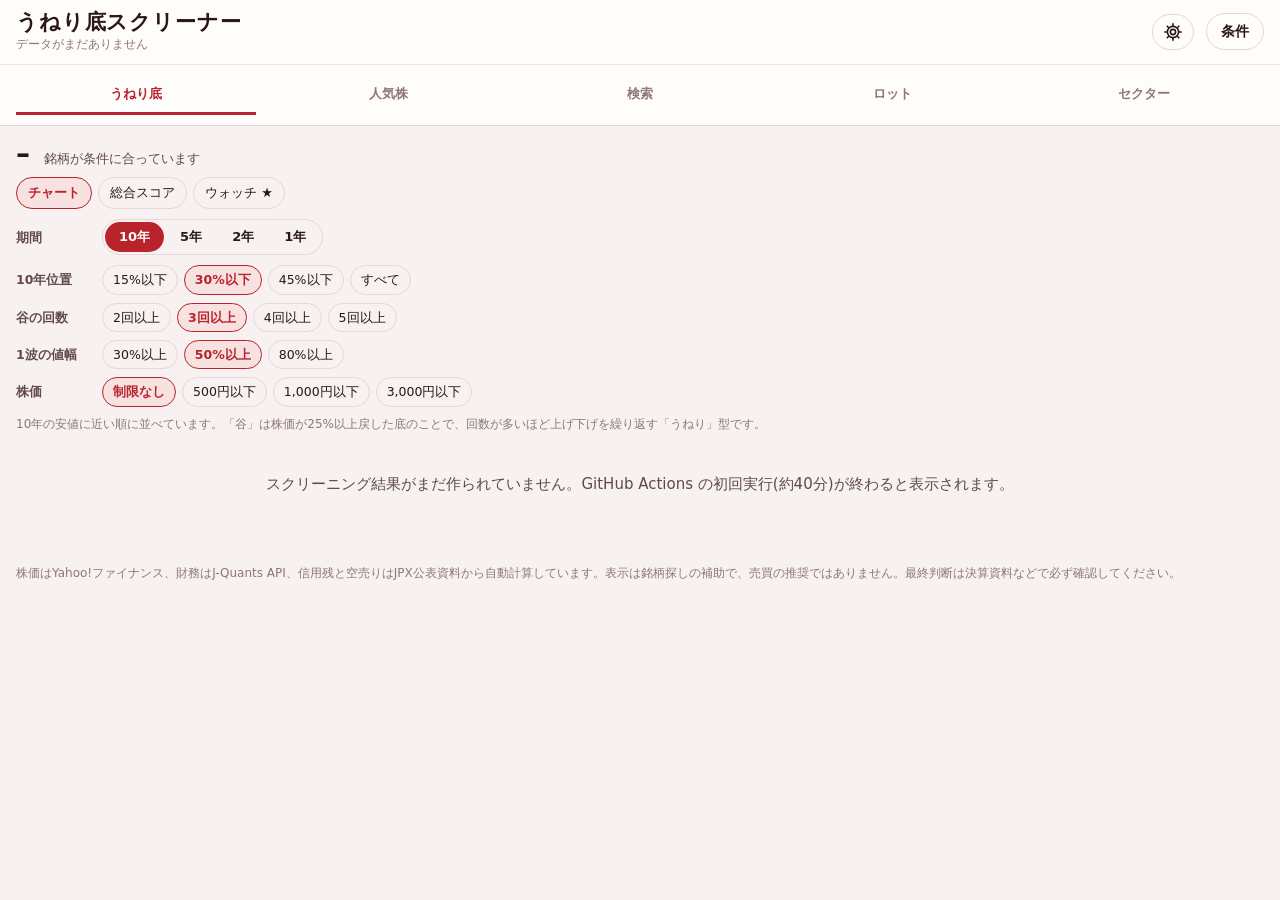
==== commit 887aca48: "動きを軽くし、パソコン向けのレイアウトを追加 - 一覧は最初の数十件だけ描き、残りはスクロールに合わせて追加 - 画面外のカードの描画を後回しにする - スライダー操作中の描き直しを1コマ1回に - " ====
--- a/site/index.html
+++ b/site/index.html
@@ -271,6 +271,20 @@
 .lock input[type=password]{width:100%;padding:10px 12px;border:1px solid var(--rule);border-radius:8px;background:var(--paper);font-size:16px}
 .lock .err{color:var(--rise);font-size:13px;min-height:1.2em;margin:0}
 .lock label.chk{display:flex;gap:8px;align-items:center;font-size:13px;color:var(--ink-2)}
+/* 画面外のカードは描画を後回しにする(スクロールを軽く) */
+.list>.card{content-visibility:auto;contain-intrinsic-size:auto 260px}
+.more-sentinel{height:1px}
+/* パソコン(広い画面) */
+@media (min-width:1100px){
+  :root{--sw:min(760px,46vw)}
+  .wrap{max-width:1320px}
+  .list{grid-template-columns:repeat(auto-fill,minmax(460px,1fr));align-items:start}
+  .list>:not(.card){grid-column:1/-1}
+  #lotsView,#settingsView{max-width:960px}
+  .sheet{left:auto;width:var(--sw);border-left:1px solid var(--rule);box-shadow:-12px 0 32px rgba(0,0,0,.14)}
+  body.split{padding-right:var(--sw)}
+  .sheet .bar .wrap,#dBody{max-width:none}
+}
 @media (prefers-reduced-motion: no-preference){.card{transition:border-color .15s}.card:hover{border-color:var(--ai)}}
 </style>
 <link rel="stylesheet" href="theme.css">
@@ -469,6 +483,8 @@
 let wtarget = store.get("uneri.watchTarget", {});
 let moreOpen = {};   // 詳細画面の「くわしい数字」を開いたままにする(銘柄を移っても)   // ★銘柄ごとの目標価格 {コード: 円}
 let DATA = null, view = "chart", popLimit = 50;
+const WIDE = matchMedia("(min-width: 1100px)");   // パソコンの広い画面: 一覧を複数列、詳細は右側に並べる
+WIDE.addEventListener && WIDE.addEventListener("change", () => { if (!$("#sheet").hidden) document.body.style.overflow = WIDE.matches ? "" : "hidden"; });
 
 /* ---------- formatting ---------- */
 const pct = (v, d=0) => v == null ? "–" : (v*100).toFixed(d) + "%";
@@ -576,6 +592,26 @@
   eq:(a,b)=>(b.eq??-1)-(a.eq??-1), mr:(a,b)=>(a.mr??1e9)-(b.mr??1e9),
   stc:(a,b)=>(b.stc??-1)-(a.stc??-1), pbr:(a,b)=>(a.pbr??1e9)-(b.pbr??1e9)
 };
+
+/* ---------- 一覧は最初の数十件だけ描き、残りはスクロールに合わせて足す(iPhoneで軽くする) ---------- */
+let paintObs = null;
+function paintList(list, head, items, card, step = 24){
+  if (paintObs){ paintObs.disconnect(); paintObs = null; }
+  let n = Math.min(step, items.length);
+  const chunk = (a, b) => items.slice(a, b).map((s, k) => card(s, a + k)).join("");
+  list.innerHTML = head + chunk(0, n) + (n < items.length ? `<div class="more-sentinel" aria-hidden="true"></div>` : "");
+  if (n >= items.length) return;
+  const sen = list.querySelector(".more-sentinel");
+  if (!("IntersectionObserver" in window)){ sen.insertAdjacentHTML("beforebegin", chunk(n, items.length)); sen.remove(); return; }
+  paintObs = new IntersectionObserver(es => {
+    if (!es.some(e => e.isIntersecting)) return;
+    const m = Math.min(n + step, items.length);
+    sen.insertAdjacentHTML("beforebegin", chunk(n, m));
+    n = m;
+    if (n >= items.length){ paintObs.disconnect(); paintObs = null; sen.remove(); }
+  }, {rootMargin: "1200px 0px"});
+  paintObs.observe(sen);
+}
 
 /* ---------- charts ---------- */
 function sparkline(s){
@@ -710,8 +746,8 @@
     list.innerHTML = `<div class="empty">条件に合う銘柄がありません。谷の回数や値幅をゆるめてください。</div>`;
     return;
   }
-  list.innerHTML = `<div class="legend"><span><i style="background:var(--ai)"></i>${cfg.span <= 2 ? "週足" : "月足"}終値(対数目盛)</span><span><i style="background:var(--fall)"></i>谷</span><span><i style="background:var(--rise)"></i>山・現在値</span></div>` +
-    rows.slice(0, 200).map((s, i)=>`
+  paintList(list, `<div class="legend"><span><i style="background:var(--ai)"></i>${cfg.span <= 2 ? "週足" : "月足"}終値(対数目盛)</span><span><i style="background:var(--fall)"></i>谷</span><span><i style="background:var(--rise)"></i>山・現在値</span></div>`,
+    rows.slice(0, 200), (s, i)=>`
     <div class="card ccard" role="button" tabindex="0" data-c="${esc(s.c)}">
       <div class="head">
         <span class="rank">${i+1}</span>
@@ -731,7 +767,7 @@
         ${earnBrief(s)}
       </div>
       ${priceChart(s, true)}
-    </div>`).join("");
+    </div>`, 12);
 }
 
 /* ---------- 人気株(下落率順) ---------- */
@@ -847,6 +883,7 @@
 
 function render(){
   if (!DATA) return;
+  if (paintObs){ paintObs.disconnect(); paintObs = null; }
   const srch = view === "search", lots = view === "lots", alerts = view === "alerts", own = lots || alerts;
   $("#searchBar").hidden = !srch;
   $("#spanRow").hidden = srch || own;
@@ -874,7 +911,7 @@
     list.innerHTML = `<div class="empty">${view==="watch" ? "★をつけた銘柄がここに並びます。" : "条件に合う銘柄がありません。「条件」から自己資本比率やレンジ位置をゆるめてください。"}</div>`;
     return;
   }
-  list.innerHTML = rows.slice(0, 300).map(s=>`
+  paintList(list, "", rows.slice(0, 300), s=>`
     <div class="card" role="button" tabindex="0" data-c="${esc(s.c)}">
       <div class="head">
         <div class="id">
@@ -887,7 +924,7 @@
       ${sparkline(s)}
       <div class="chips">${chipsFor(s, view==="watch")}</div>
       ${view==="watch" ? targetRow(s) : ""}
-    </div>`).join("");
+    </div>`);
 }
 /* ---------- 底値の目安 ----------
    10年(上場来)のうねりから機械的に出す。
@@ -1338,10 +1375,12 @@
   $("#dBody").innerHTML = html;
   $("#sheet").hidden = false;
   $("#sheet").scrollTop = 0;
-  document.body.style.overflow = "hidden";
+  document.body.classList.add("split");
+  if (!WIDE.matches) document.body.style.overflow = "hidden";
 }
 function closeDetail(){
   $("#sheet").hidden = true;
+  document.body.classList.remove("split");
   document.body.style.overflow = "";
 }
 
@@ -1369,7 +1408,12 @@
     b.setAttribute("aria-pressed", Number(b.dataset.v) === Number(cur));
   }));
 }
-function changed(){ store.set("uneri.cfg", cfg); syncControls(); render(); }
+let changeRaf = 0;
+function changed(){
+  store.set("uneri.cfg", cfg);
+  if (changeRaf) return;   // スライダーを動かしている間は、1コマに1回だけ描き直す
+  changeRaf = requestAnimationFrame(() => { changeRaf = 0; syncControls(); render(); });
+}
 // 画面の色と明るさ(theme.js)
 function syncTheme(){
   if (!window.UneriTheme) return;
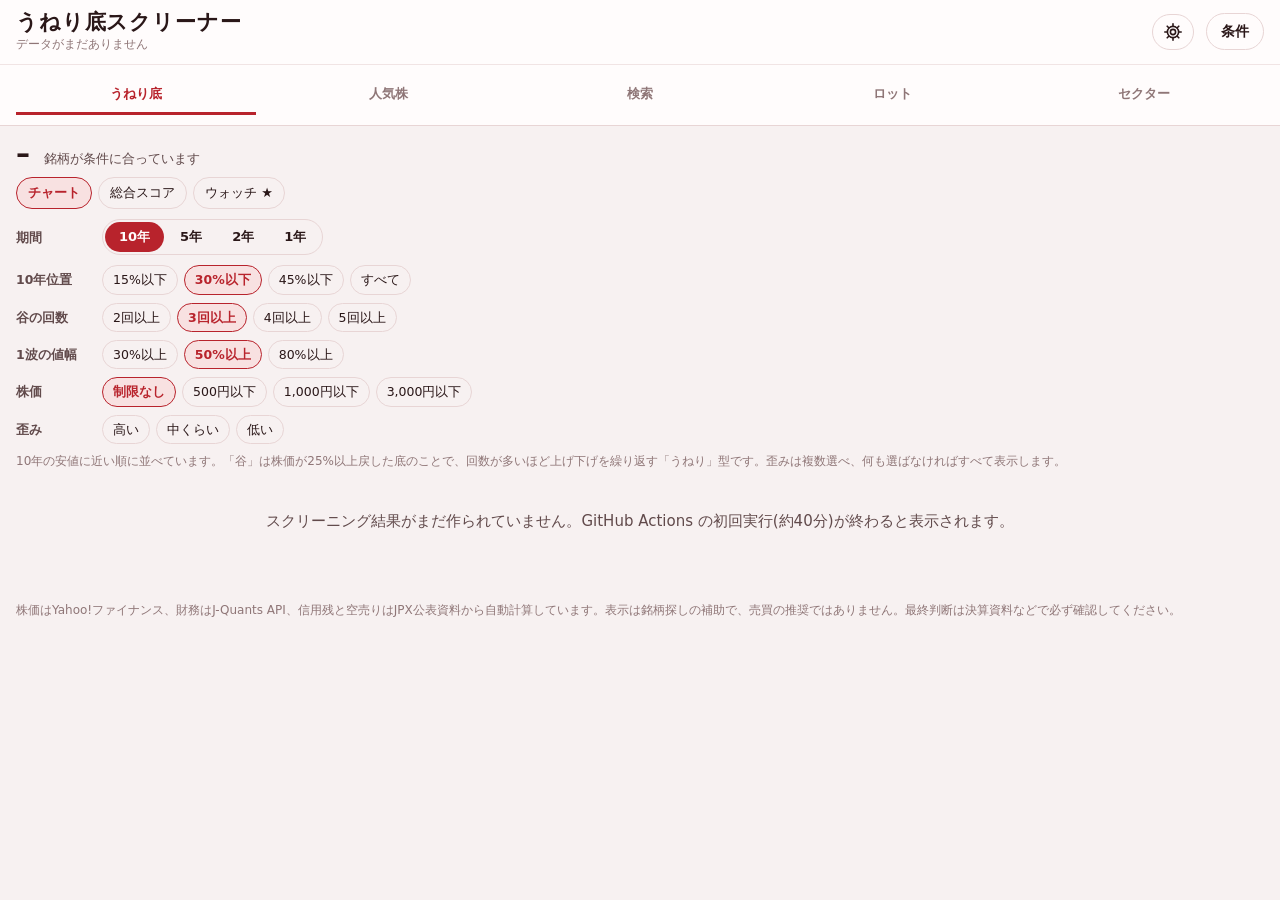
==== commit c8081511: "うねり底・人気株に歪みの絞り込み、検索一覧に歪み表示を追加 Co-Authored-By: Claude Opus 5.5 <noreply@anthropic.com>" ====
--- a/site/index.html
+++ b/site/index.html
@@ -406,8 +406,10 @@
     <div class="crow"><span class="clab">基準</span><div class="seg" data-k="pbase">
       <button class="chipbtn" data-v="0">1年の高値から</button><button class="chipbtn" data-v="13">3か月</button>
       <button class="chipbtn" data-v="26">半年</button><button class="chipbtn" data-v="52">1年</button></div></div>
+    <div class="crow"><span class="clab">歪み</span><div class="seg" data-m="pdlv">
+      <button class="chipbtn" data-v="hi">高い</button><button class="chipbtn" data-v="mid">中くらい</button><button class="chipbtn" data-v="lo">低い</button></div></div>
     <div class="crow"><span class="clab">財務</span><div class="seg"><button class="chipbtn" id="pSafe" aria-pressed="false">潰れにくい会社だけ</button></div></div>
-    <p class="note" style="margin:0">対象を選ばなければ全銘柄を表示します(選んだボタンをもう一度押すと解除)。人気・有名株はTOPIXの規模区分で選んでいます。Core30は日本を代表する30社、TOPIX100はそれに大型株70社を加えたもの、TOPIX500はさらに中型の主要株400社を加えたものです。「潰れにくい会社だけ」は自己資本比率40%以上で、赤字予想ではない会社です。</p>
+    <p class="note" style="margin:0">対象を選ばなければ全銘柄を表示します(選んだボタンをもう一度押すと解除)。人気・有名株はTOPIXの規模区分で選んでいます。Core30は日本を代表する30社、TOPIX100はそれに大型株70社を加えたもの、TOPIX500はさらに中型の主要株400社を加えたものです。「潰れにくい会社だけ」は自己資本比率40%以上で、赤字予想ではない会社です。歪み(会社のせいではなく環境のせいで下がっている可能性)は複数選べ、何も選ばなければすべて表示します。</p>
   </div>
   <div class="cbar" id="chartBar">
     <div class="crow"><span class="clab"><span class="spanY">10</span>年位置</span><div class="seg" data-k="cpos">
@@ -418,7 +420,9 @@
     <div class="crow"><span class="clab">株価</span><div class="seg" data-k="cpx">
       <button class="chipbtn" data-v="0">制限なし</button><button class="chipbtn" data-v="500">500円以下</button>
       <button class="chipbtn" data-v="1000">1,000円以下</button><button class="chipbtn" data-v="3000">3,000円以下</button></div></div>
-    <p class="note" style="margin:0"><span class="spanY">10</span>年の安値に近い順に並べています。「谷」は株価が25%以上戻した底のことで、回数が多いほど上げ下げを繰り返す「うねり」型です。</p>
+    <div class="crow"><span class="clab">歪み</span><div class="seg" data-m="cdlv">
+      <button class="chipbtn" data-v="hi">高い</button><button class="chipbtn" data-v="mid">中くらい</button><button class="chipbtn" data-v="lo">低い</button></div></div>
+    <p class="note" style="margin:0"><span class="spanY">10</span>年の安値に近い順に並べています。「谷」は株価が25%以上戻した底のことで、回数が多いほど上げ下げを繰り返す「うねり」型です。歪みは複数選べ、何も選ばなければすべて表示します。</p>
   </div>
   <div class="list" id="list"></div>
   <div id="lotsView" hidden></div>
@@ -471,13 +475,14 @@
 (() => {
 "use strict";
 const $ = s => document.querySelector(s);
-const DEFAULTS = {eq:50, pos:25, tr:-5, tv:10, mr:0, short:"off", mkt:["プライム","スタンダード","グロース"], sort:"score", rev:false, cpos:30, cswBy:{10:3,5:2,2:1,1:0}, campBy:{10:0.5,5:0.5,2:0.3,1:0}, cpx:0, span:10, ptier:0, pbase:0, psafe:false, psort:0};
+const DEFAULTS = {eq:50, pos:25, tr:-5, tv:10, mr:0, short:"off", mkt:["プライム","スタンダード","グロース"], sort:"score", rev:false, cpos:30, cswBy:{10:3,5:2,2:1,1:0}, campBy:{10:0.5,5:0.5,2:0.3,1:0}, cpx:0, span:10, ptier:0, pbase:0, psafe:false, psort:0, cdlv:[], pdlv:[]};
 const store = {
   get(k, d){ try{ const v = localStorage.getItem(k); return v ? JSON.parse(v) : d; }catch(e){ return d; } },
   set(k, v){ try{ localStorage.setItem(k, JSON.stringify(v)); }catch(e){} }
 };
 let cfg = Object.assign({}, JSON.parse(JSON.stringify(DEFAULTS)), store.get("uneri.cfg", {}));
 ["cswBy","campBy"].forEach(k=>{ cfg[k] = Object.assign({}, DEFAULTS[k], cfg[k] || {}); });
+["cdlv","pdlv"].forEach(k=>{ if (!Array.isArray(cfg[k])) cfg[k] = []; });
 if (cfg.cpos === 55) cfg.cpos = 100;   // 以前の「すべて」の値
 let watch = new Set(store.get("uneri.watch", []));
 let wtarget = store.get("uneri.watchTarget", {});
@@ -729,6 +734,7 @@
   if ((s.sw || 0) < cfg.cswBy[cfg.span]) return false;
   if (cfg.campBy[cfg.span] > 0 && (s.amp || 0) < cfg.campBy[cfg.span]) return false;
   if (cfg.cpx > 0 && s.p > cfg.cpx) return false;
+  if (cfg.cdlv.length && !cfg.cdlv.includes(dlv(s))) return false;
   if (s.tr != null && s.tr * 100 < cfg.tr) return false;
   if (cfg.tv > 0 && (s.tv == null || s.tv < cfg.tv)) return false;
   if (cfg.mr > 0 && (s.mr == null || s.mr > cfg.mr)) return false;
@@ -764,6 +770,7 @@
         <span>信用倍率 <b>${s.mr!=null ? fx(s.mr,2)+"倍" : s.ml!=null ? "売り残なし" : "–"}</b></span>
         <span>出来高 <b>${man(s.vo)}</b>${s.vd?`<small class="vd">(${esc(s.vd.slice(5).replace("-","/"))})</small>`:""}</span>
         ${mcStat(s)}
+        ${distStat(s)}
         ${earnBrief(s)}
       </div>
       ${priceChart(s, true)}
@@ -782,6 +789,7 @@
   if (cfg.ptier === 9){ if ((s.mc ?? 0) < 10000) return false; }
   else if (cfg.ptier && (!s.sc || s.sc > cfg.ptier)) return false;   // 0 = 全銘柄
   if (!cfg.mkt.includes(s.m)) return false;
+  if (cfg.pdlv.length && !cfg.pdlv.includes(dlv(s))) return false;
   if (cfg.psafe && (s.eq == null || s.eq < 0.4 || s.loss || (s.dist && s.dist.oyl))) return false;
   return dropOf(s) != null;
 }
@@ -818,6 +826,7 @@
         <span>年間配当(予) <b>${divYen(s.dv)}</b></span>
         <span>信用倍率 <b>${s.mr!=null ? fx(s.mr,2)+"倍" : s.ml!=null ? "売り残なし" : "–"}</b></span>
         <span>出来高 <b>${man(s.vo)}</b>${s.vd?`<small class="vd">(${esc(s.vd.slice(5).replace("-","/"))})</small>`:""}</span>
+        ${distStat(s)}
         ${earnBrief(s)}
       </div>
       ${priceChart(s, true)}
@@ -870,6 +879,7 @@
         </div>
         <button class="star" data-star="${esc(s.c)}" aria-pressed="${watch.has(s.c)}" aria-label="ウォッチ">★</button>
       </div>
+      <div class="cstats"><span>10年位置 <b>${pct(s.pos)}</b></span>${distStat(s)}</div>
       ${sparkline(s)}
     </div>`;
 }
@@ -1006,6 +1016,16 @@
   if (b.state === "below") return `<div class="wbot warn"><span class="lbl">底値の目安</span><b>–</b><span class="sub">過去の下げ幅を超えて下落中(山から ${spct(b.cur, 0)})${b.nextLow ? `・下の谷 ${yen(b.nextLow)}` : ""}</span></div>`;
   return `<div class="wbot"><span class="lbl">底値の目安</span><b>${yen(b.mid)}</b><span class="sub">${yen(b.lo)}〜${yen(b.hi)}<br>現在から ${spct(b.mid / s0.p - 1, 0)}</span></div>`;
 }
+// 歪みの判定は一覧の絞り込みでも使うので、銘柄ごとに覚えておく(データが変わったら作り直す)
+let dlvCache = new Map(), dlvData = null;
+function dlv(s){
+  if (dlvData !== DATA){ dlvCache = new Map(); dlvData = DATA; }
+  let v = dlvCache.get(s.c);
+  if (v == null){ v = distortion(s).level; dlvCache.set(s.c, v); }
+  return v;
+}
+const DLV_TXT = {hi: "高い", mid: "中くらい", lo: "低い", na: "判定不可"};
+const distStat = s => `<span>歪み <b>${DLV_TXT[dlv(s)]}</b></span>`;
 /* ---------- ウォッチ: 歪みとセクターのまとめ(タップで詳細の該当欄へ) ---------- */
 function distChip(s){
   const lv = distortion(s).level;
@@ -1403,7 +1423,9 @@
   document.querySelectorAll("#popBar .seg[data-k]").forEach(g=>g.querySelectorAll(".chipbtn").forEach(b=>
     b.setAttribute("aria-pressed", Number(b.dataset.v) === Number(cfg[g.dataset.k]))));
   $("#pSafe").setAttribute("aria-pressed", cfg.psafe);
-  document.querySelectorAll("#chartBar .seg").forEach(g=>g.querySelectorAll(".chipbtn").forEach(b=>{
+  document.querySelectorAll(".seg[data-m]").forEach(g=>g.querySelectorAll(".chipbtn").forEach(b=>
+    b.setAttribute("aria-pressed", cfg[g.dataset.m].includes(b.dataset.v))));
+  document.querySelectorAll("#chartBar .seg:not([data-m])").forEach(g=>g.querySelectorAll(".chipbtn").forEach(b=>{
     const cur = g.dataset.g ? cfg[g.dataset.g][cfg.span] : cfg[g.dataset.k];
     b.setAttribute("aria-pressed", Number(b.dataset.v) === Number(cur));
   }));
@@ -1454,6 +1476,7 @@
 $("#popBar").addEventListener("click", e=>{
   popLimit = 50;
   if (e.target.closest("#pSafe")){ cfg.psafe = !cfg.psafe; return changed(); }
+  if (toggleMulti(e)) return;
   const b = e.target.closest(".chipbtn"), g = b && b.closest(".seg[data-k]"); if (!g) return;
   const v = Number(b.dataset.v);
   // 対象は、選択中のボタンをもう一度押すと解除(全銘柄)。下落率の基準は必ずどれか1つ
@@ -1471,7 +1494,15 @@
   cfg.span = Number(b.dataset.v); changed();
   if (!$("#sheet").hidden && location.hash.startsWith("#c")) openDetail(location.hash.slice(2), false);
 });
+// 歪みの選択: 複数選べるボタン(押すたびに入れたり外したり)
+function toggleMulti(e){
+  const b = e.target.closest(".chipbtn"), g = b && b.closest(".seg[data-m]"); if (!g) return false;
+  const k = g.dataset.m, v = b.dataset.v;
+  cfg[k] = cfg[k].includes(v) ? cfg[k].filter(x => x !== v) : cfg[k].concat(v);
+  changed(); return true;
+}
 $("#chartBar").addEventListener("click", e=>{
+  if (toggleMulti(e)) return;
   const b = e.target.closest(".chipbtn"); if (!b) return;
   const g = b.closest(".seg");
   if (g.dataset.g) cfg[g.dataset.g][cfg.span] = Number(b.dataset.v); else cfg[g.dataset.k] = Number(b.dataset.v);
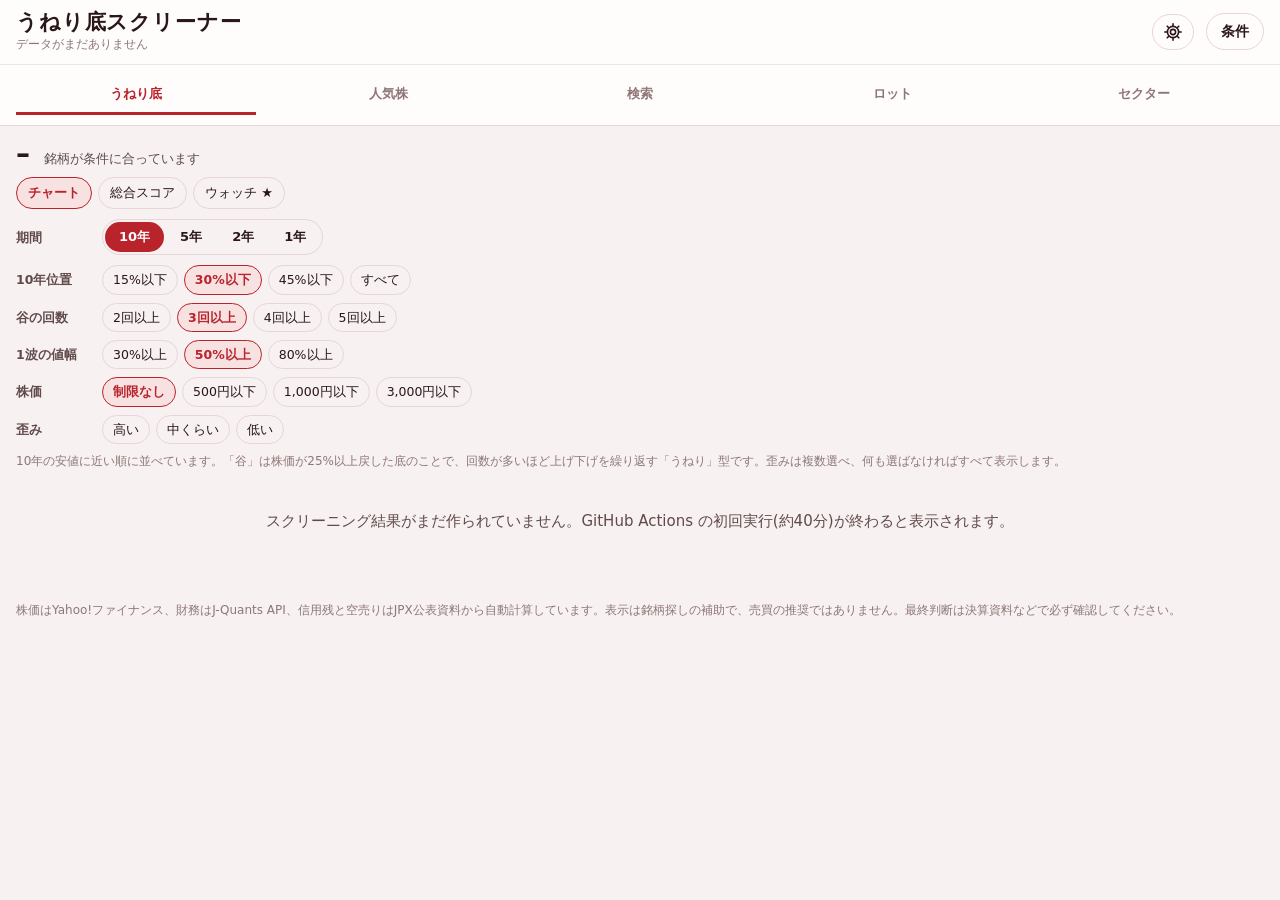
==== commit dcbb1ef3: "詳細に「どんな会社?」欄(Wikipediaの冒頭)を追加 Co-Authored-By: Claude Opus 5.5 <noreply@anthropic.com>" ====
--- a/site/index.html
+++ b/site/index.html
@@ -63,6 +63,9 @@
 .btn{border:1px solid var(--rule);background:var(--sheet);border-radius:999px;padding:7px 14px;font-size:13.5px;font-weight:700;cursor:pointer}
 .btn.primary{background:var(--ai);border-color:var(--ai);color:var(--sheet)}
 a.btn{text-decoration:none;color:var(--ink);white-space:nowrap}
+.about{margin:0;font-size:14px;line-height:1.7}
+.about .src{font-size:12px;color:var(--ink-3);margin-left:4px}
+.btn.shikiho{display:block;width:fit-content;margin-top:12px;border-color:var(--ai);color:var(--ai)}
 .pnav{display:flex;gap:0;padding-block:0 0;border-top:1px solid var(--rule-2)}
 .pnav button,.pnav a{flex:1;text-align:center;border:none;background:none;padding:9px 4px 8px;font-size:14px;font-weight:700;color:var(--ink-3);text-decoration:none;cursor:pointer;border-bottom:3px solid transparent}
 .pnav [aria-current="page"]{color:var(--ai);border-bottom-color:var(--ai)}
@@ -1198,6 +1201,87 @@
   </section>`;
 }
 
+/* ---------- どんな会社か(Wikipediaの冒頭を表示) ---------- */
+const ABOUT_KEY = "uneri.about";
+let aboutMem = store.get(ABOUT_KEY, {});
+const normName = v => String(v || "").normalize("NFKC").replace(/株式会社|\(株\)|㈱|\s|・|･/g, "").replace(/\s*\(.*?\)$/, "").toLowerCase();
+async function wikiQuery(params){
+  const u = "https://ja.wikipedia.org/w/api.php?" + new URLSearchParams(Object.assign({
+    action: "query", prop: "extracts", exintro: "1", explaintext: "1", exsentences: "3", exlimit: "5",
+    redirects: "1", format: "json", origin: "*"}, params));
+  const r = await fetch(u);
+  if (!r.ok) throw new Error(r.status);
+  return Object.values((await r.json()).query?.pages || {}).filter(p => p.extract);
+}
+const isCompany = p => /会社|企業|メーカー|持株|銀行|グループ/.test(p.extract.slice(0, 200));
+async function findAbout(s){
+  const name = String(s.n).normalize("NFKC"), key = normName(name);
+  // 1. 会社名と同じ題名の記事  2. 会社名と証券コードで検索して、題名が会社名と一致する記事
+  let pages = await wikiQuery({titles: `${name}|${name} (企業)`});
+  let hit = pages.find(p => isCompany(p) && normName(p.title.replace(/\s*\(企業\)$/, "")) === key);
+  if (!hit){
+    pages = (await wikiQuery({generator: "search", gsrsearch: `${name} ${s.c}`, gsrlimit: "5"})).sort((a, b) => a.index - b.index);
+    hit = pages.find(p => isCompany(p) && normName(p.title) === key);
+  }
+  return hit ? {t: hit.title, x: hit.extract.trim()} : {t: null};
+}
+async function loadAbout(s){
+  const box = () => $("#dStar").dataset.star === s.c && $("#aboutTxt");
+  let a = aboutMem[s.c];
+  if (!a || Date.now() - (a.at || 0) > 30 * 864e5){
+    try{ a = Object.assign(await findAbout(s), {at: Date.now()}); }
+    catch(e){ if (box()) box().textContent = "会社の説明を読み込めませんでした。通信を確認するか、下の四季報で確認してください。"; return; }
+    aboutMem = Object.assign({}, store.get(ABOUT_KEY, {}), {[s.c]: a});
+    const keys = Object.keys(aboutMem);
+    if (keys.length > 300) keys.sort((x, y) => aboutMem[x].at - aboutMem[y].at).slice(0, keys.length - 300).forEach(k => delete aboutMem[k]);
+    store.set(ABOUT_KEY, aboutMem);
+  }
+  const el = box(); if (!el) return;
+  el.innerHTML = a.t
+    ? `${esc(a.x)} <a href="https://ja.wikipedia.org/wiki/${encodeURIComponent(a.t)}" target="_blank" rel="noopener" class="src">Wikipedia</a>`
+    : `この会社の説明は見つかりませんでした。四季報の「特色」で確認できます。`;
+}
+
+/* ---------- なぜ下がっているか ---------- */
+// 1年の下落を「市場全体の分」「業種の分」「会社の分」に分け、業績と需給から理由の候補を並べる
+function whySection(s){
+  const d = s.dist || {}, [st, sec, mk] = (d.rel || {})["52"] || [];
+  const links = `<div class="links" style="margin-top:4px">
+      <a href="https://kabutan.jp/stock/news?code=${encodeURIComponent(s.c)}" target="_blank" rel="noopener">株探のニュース</a>
+      <a href="https://shikiho.toyokeizai.net/stocks/${encodeURIComponent(s.c)}" target="_blank" rel="noopener">四季報で見る</a></div>`;
+  const head = `<h3>なぜ下がっている? <span>1年の値動きと決算から</span></h3>`;
+  if (st == null) return `<section class="sec">${head}<p class="note" style="margin:0">1年分のデータがないため判定できません。</p>${links}</section>`;
+  if (st > -0.05) return `<section class="sec">${head}<p style="margin:0">1年では大きく下げていません(1年 ${spct(st,0)})。</p>${links}</section>`;
+  const mkPart = mk ?? 0, secPart = sec != null ? sec - mkPart : 0, coPart = st - (sec ?? mkPart);
+  const env = [], biz = [], sd = [];
+  if (mk != null && mk <= -0.05) env.push([null, `市場全体が下げている(1年 ${spct(mk,0)})`]);
+  if (sec != null && sec <= -0.05) env.push([null, `同じ業種(${esc(s.s)})全体が下げている(1年 ${spct(sec,0)}${secPart < -0.03 ? `・市場より ${Math.round(-secPart * 100)}pt 弱い` : ""})`]);
+  if (coPart < -0.1) env.push([false, `${sec != null ? "業種" : "市場"}より ${Math.round(-coPart * 100)}pt 多く下げている(会社固有の材料がある可能性)`]);
+  if (d.oyl) biz.push([false, `直近の決算(${esc(d.bpt)})で営業赤字`]);
+  else if (d.oy != null && d.oy < -0.1) biz.push([false, `直近の決算(${esc(d.bpt)})で営業利益が前年同期比 ${spct(d.oy,0)}`]);
+  if (d.sy != null && d.sy < -0.05) biz.push([false, `売上が前年同期比 ${spct(d.sy,0)}`]);
+  if (d.fcr != null && d.fcr < -0.05) biz.push([false, `会社が業績予想を下方修正(期初予想から ${spct(d.fcr,0)})`]);
+  if (d.fcp != null && d.fcp < -0.1) biz.push([false, `今期は減益の予想(営業利益が前期の ${spct(d.fcp,0)})`]);
+  if (s.loss) biz.push([false, "今期は最終赤字の予想"]);
+  if (s.mlc != null && s.mlc < -0.1) sd.push([null, `信用買いの投げ売りが出ている(買い残 8週で ${spct(s.mlc,0)})`]);
+  if (s.mr != null && s.mr >= 5) sd.push([null, `信用買い残が多く、戻り売りが出やすい(信用倍率 ${fx(s.mr,1)}倍)`]);
+  if (s.stc != null && s.stc > 0.001) sd.push([null, `機関の空売りが増えている(4週で +${(s.stc * 100).toFixed(2)}pt)`]);
+  const parts = [["市場全体の下げ", mkPart], ["業種の不調", secPart], ["会社固有の要因", coPart]].filter(x => x[1] < -0.02).sort((a, b) => a[1] - b[1]);
+  const main = parts.length ? parts[0][0] : "はっきりした理由なし";
+  const tail = biz.length ? "。決算にも悪化が見られます" : coPart < -0.1 ? "。決算の数字は崩れていないので、ニュースや材料を確認してください" : "";
+  const bar = (n, v) => `<div class="part"><span>${n}</span><span class="track"><i style="width:${Math.min(100, Math.max(0, -v / -st * 100)).toFixed(0)}%"></i></span><span class="num">${spct(v,0)}</span></div>`;
+  return `<section class="sec">
+    ${head}
+    <p style="margin:0">1年で <b class="num">${spct(st,0)}</b>。主な理由は<b>${main}</b>${tail}。</p>
+    <div class="parts">${bar("市場", Math.min(0, mkPart))}${sec != null ? bar("業種", Math.min(0, secPart)) : ""}${bar("会社", Math.min(0, coPart))}</div>
+    ${env.length ? `<p class="ckh">値動き</p>${checks(env)}` : ""}
+    ${biz.length ? `<p class="ckh">決算</p>${checks(biz)}` : ""}
+    ${sd.length ? `<p class="ckh">需給</p>${checks(sd)}` : ""}
+    <p class="note" style="margin:0">棒は1年の下落の内訳です。「会社」は業種(業種がなければ市場)との差です。具体的なニュースや材料はこのアプリでは取れないので、下のリンクで確認してください。</p>
+    ${links}
+  </section>`;
+}
+
 /* ---------- セクターの位置づけ ---------- */
 const PHASE_ORDER = ["回復期", "好況期", "後退期", "不況期"];
 const secKey = x => String(x || "").replace(/[、､,，・･ 　]/g, "");
@@ -1277,6 +1361,10 @@
   $("#dStar").dataset.star = s.c;
   const phase = s.ph==="up" ? `反発中(谷から ${spct(s.leg,0)})` : s.ph==="down" ? `下落中(山から ${spct(s.leg,0)})` : "–";
   let html = `
+  <section class="sec" id="dAbout">
+    <h3>どんな会社? <span>${esc(s.s)}</span></h3>
+    <p class="about" id="aboutTxt">会社の説明を読み込んでいます…</p>
+  </section>
   <section class="sec">
     <h3>総合スコア <span>${esc(s.m)} · ${esc(s.s)} · ${esc(s.mg)}</span></h3>
     <div style="display:flex;align-items:baseline;gap:14px;flex-wrap:wrap">
@@ -1284,8 +1372,10 @@
       <span class="num" style="font-size:18px">${yen(s.p)}</span>
       <span class="note">${esc(DATA.asof)} 終値</span>
     </div>
+    <a class="btn shikiho" href="https://shikiho.toyokeizai.net/stocks/${encodeURIComponent(s.c)}" target="_blank" rel="noopener">四季報で見る ↗</a>
     <div class="parts">${sc.parts.map(([n,v,m])=>`<div class="part"><span>${n}</span><span class="track"><i style="width:${(100*v/m).toFixed(0)}%"></i></span><span class="num">${v.toFixed(0)}/${m}</span></div>`).join("")}</div>
   </section>
+  ${whySection(s0)}
   <section class="sec">
     <h3>${yl}チャートのうねり <span>週足終値で25%以上の反転を1波と数えています</span></h3>
     ${spanButtons(s0)}
@@ -1385,6 +1475,7 @@
   <section class="sec">
     <h3>くわしく調べる</h3>
     <div class="links">
+      <a href="https://shikiho.toyokeizai.net/stocks/${encodeURIComponent(s.c)}" target="_blank" rel="noopener">会社四季報オンライン</a>
       <a href="https://kabutan.jp/stock/?code=${encodeURIComponent(s.c)}" target="_blank" rel="noopener">株探</a>
       <a href="https://finance.yahoo.co.jp/quote/${encodeURIComponent(s.c)}.T" target="_blank" rel="noopener">Yahoo!ファイナンス</a>
       <a href="https://irbank.net/${encodeURIComponent(s.c)}" target="_blank" rel="noopener">IR BANK(10年業績)</a>
@@ -1393,6 +1484,7 @@
   </section>
   <button class="btn backbig" data-close>‹ 一覧に戻る</button>`;
   $("#dBody").innerHTML = html;
+  loadAbout(s0);
   $("#sheet").hidden = false;
   $("#sheet").scrollTop = 0;
   document.body.classList.add("split");
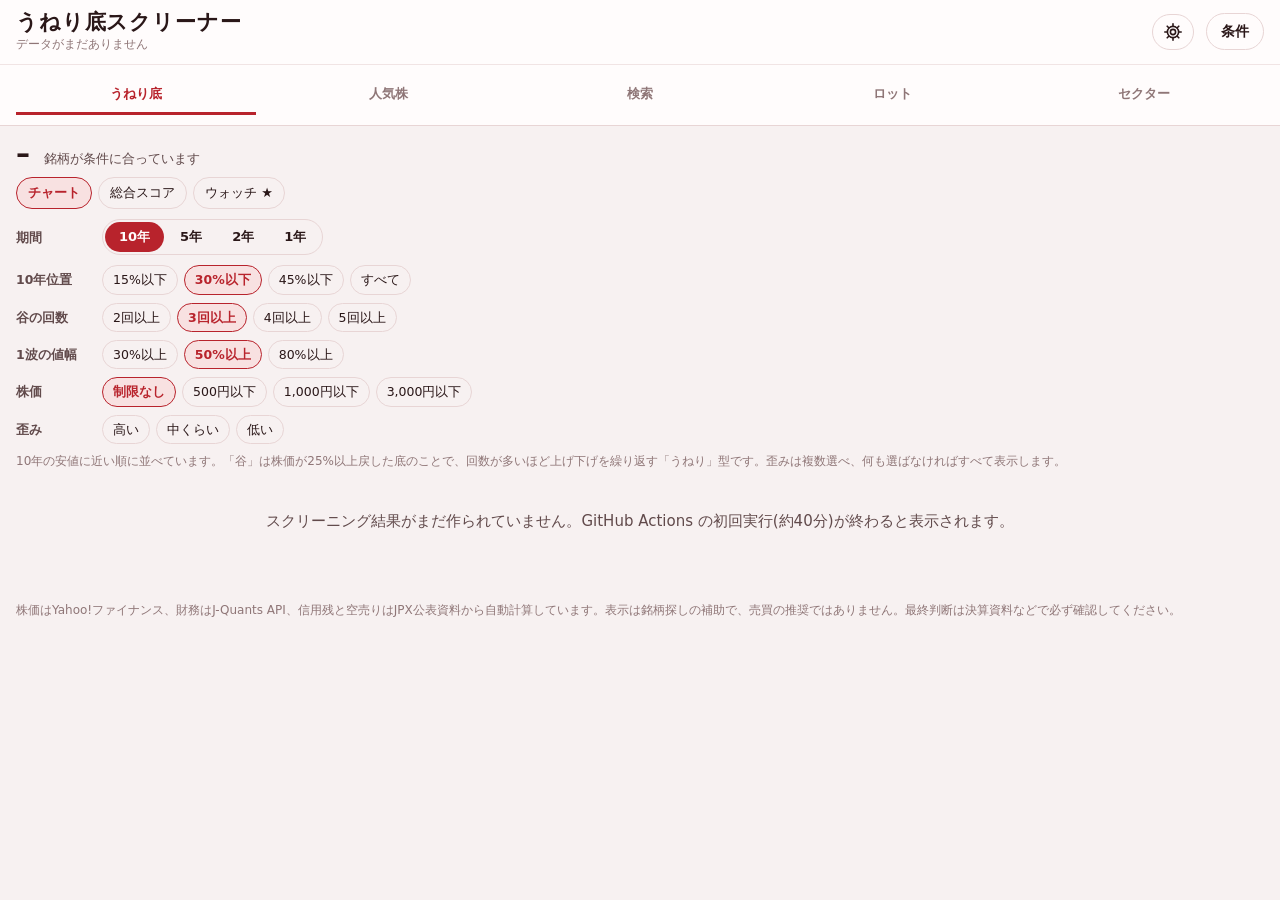
==== commit 750c85bf: "マイナス記号を半角に統一(含み損益・時価総額) Co-Authored-By: Claude Opus 5.5 <noreply@anthropic.com>" ====
--- a/site/index.html
+++ b/site/index.html
@@ -502,7 +502,7 @@
 const yen = v => v == null ? "–" : Number(v).toLocaleString("ja-JP",{maximumFractionDigits:1}) + "円";
 const oku = v => v == null ? "–" : v >= 10000 ? (v/10000).toFixed(2)+"兆円" : Number(v).toLocaleString("ja-JP")+"億円";
 // 符号つきの金額(億円 → 1兆円以上は兆円)
-const okuS = v => v == null || isNaN(v) ? "–" : (v > 0 ? "+" : v < 0 ? "−" : "") +
+const okuS = v => v == null || isNaN(v) ? "–" : (v > 0 ? "+" : v < 0 ? "-" : "") +
   (Math.abs(v) >= 10000 ? (Math.abs(v)/10000).toFixed(2)+"兆円" : Math.round(Math.abs(v)).toLocaleString("ja-JP")+"億円");
 // 時価総額の増減額(億円)。base=0 は1年の高値から、13/26/52 は その週数前から。今の株数で計算した概算
 function mcDrop(s, base){
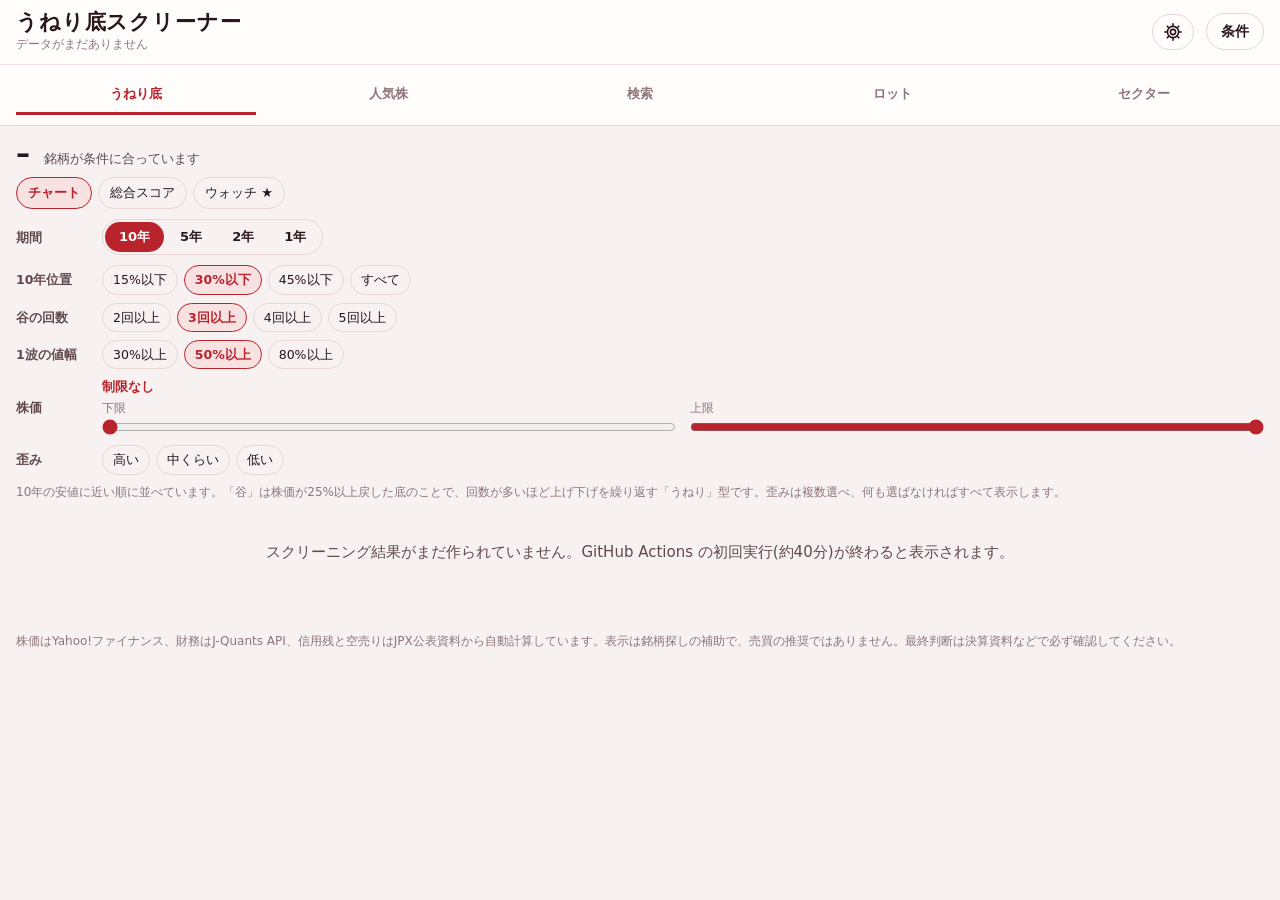
==== commit 9dd89b4a: "購入計画を銘柄ごとにまとめ、うねり底・人気株に株価の下限・上限を追加 Co-Authored-By: Claude Opus 5.5 <noreply@anthropic.com>" ====
--- a/site/index.html
+++ b/site/index.html
@@ -131,6 +131,9 @@
 .period{display:inline-flex;border:1px solid var(--rule);border-radius:999px;padding:2px;gap:2px;justify-self:start}
 .period .chipbtn{border:none;padding:5px 14px;font-weight:700}
 .period .chipbtn[aria-pressed="true"]{background:var(--ai);color:var(--sheet)}
+.pxr{display:grid;grid-template-columns:1fr 1fr;gap:2px 14px}
+.pxr .pxv{grid-column:1/-1;font-size:13px;font-weight:700;color:var(--ai)}
+.pxr label{display:grid;gap:0;font-size:11.5px;color:var(--ink-3)}
 .crow{display:grid;grid-template-columns:5.2em 1fr;gap:8px;align-items:center}
 .clab{font-size:12.5px;font-weight:700;color:var(--ink-2)}
 .cbar .chipbtn{padding:4px 10px;font-size:12.5px}
@@ -237,6 +240,10 @@
 .lotdone input{width:22px;height:22px;margin:6px 0;accent-color:var(--ai)}
 .lotfoot{display:flex;flex-wrap:wrap;justify-content:space-between;gap:4px 10px;font-size:12.5px;color:var(--ink-2)}
 .lotfoot a{color:var(--ai);font-weight:700;text-decoration:none;margin-right:8px}
+.lotline{display:grid;gap:6px;padding-top:8px;border-top:1px dashed var(--rule)}
+.lotgsum{font-size:13px;color:var(--ink-2);padding-top:8px;border-top:1px solid var(--rule)}
+.lotgsum b{color:var(--ink);font-variant-numeric:tabular-nums}
+.lotmore{border:none;background:none;color:var(--ai);font-size:12.5px;font-weight:700;padding:2px 0;cursor:pointer}
 .lotdel{border:none;background:none;color:var(--ai);font-size:12.5px;font-weight:700;padding:2px 0;cursor:pointer}
 .lotadd{display:flex;align-items:center;gap:8px;font-size:13.5px;font-weight:700}
 .lotbudget{width:100%;padding:9px 12px;border:1px solid var(--rule);border-radius:8px;background:var(--sheet);font-size:20px;text-align:center;font-variant-numeric:tabular-nums}
@@ -409,6 +416,10 @@
     <div class="crow"><span class="clab">基準</span><div class="seg" data-k="pbase">
       <button class="chipbtn" data-v="0">1年の高値から</button><button class="chipbtn" data-v="13">3か月</button>
       <button class="chipbtn" data-v="26">半年</button><button class="chipbtn" data-v="52">1年</button></div></div>
+    <div class="crow pxrow"><span class="clab">株価</span><div class="pxr" data-px="p">
+      <div class="pxv"><span data-pxv></span></div>
+      <label>下限<input type="range" data-pxe="lo" min="0" max="13" step="1" aria-label="株価の下限"></label>
+      <label>上限<input type="range" data-pxe="hi" min="1" max="14" step="1" aria-label="株価の上限"></label></div></div>
     <div class="crow"><span class="clab">歪み</span><div class="seg" data-m="pdlv">
       <button class="chipbtn" data-v="hi">高い</button><button class="chipbtn" data-v="mid">中くらい</button><button class="chipbtn" data-v="lo">低い</button></div></div>
     <div class="crow"><span class="clab">財務</span><div class="seg"><button class="chipbtn" id="pSafe" aria-pressed="false">潰れにくい会社だけ</button></div></div>
@@ -420,9 +431,10 @@
       <button class="chipbtn" data-v="45">45%以下</button><button class="chipbtn" data-v="100">すべて</button></div></div>
     <div class="crow"><span class="clab">谷の回数</span><div class="seg" data-g="cswBy" id="cswSeg"></div></div>
     <div class="crow"><span class="clab">1波の値幅</span><div class="seg" data-g="campBy" id="campSeg"></div></div>
-    <div class="crow"><span class="clab">株価</span><div class="seg" data-k="cpx">
-      <button class="chipbtn" data-v="0">制限なし</button><button class="chipbtn" data-v="500">500円以下</button>
-      <button class="chipbtn" data-v="1000">1,000円以下</button><button class="chipbtn" data-v="3000">3,000円以下</button></div></div>
+    <div class="crow pxrow"><span class="clab">株価</span><div class="pxr" data-px="c">
+      <div class="pxv"><span data-pxv></span></div>
+      <label>下限<input type="range" data-pxe="lo" min="0" max="13" step="1" aria-label="株価の下限"></label>
+      <label>上限<input type="range" data-pxe="hi" min="1" max="14" step="1" aria-label="株価の上限"></label></div></div>
     <div class="crow"><span class="clab">歪み</span><div class="seg" data-m="cdlv">
       <button class="chipbtn" data-v="hi">高い</button><button class="chipbtn" data-v="mid">中くらい</button><button class="chipbtn" data-v="lo">低い</button></div></div>
     <p class="note" style="margin:0"><span class="spanY">10</span>年の安値に近い順に並べています。「谷」は株価が25%以上戻した底のことで、回数が多いほど上げ下げを繰り返す「うねり」型です。歪みは複数選べ、何も選ばなければすべて表示します。</p>
@@ -478,7 +490,7 @@
 (() => {
 "use strict";
 const $ = s => document.querySelector(s);
-const DEFAULTS = {eq:50, pos:25, tr:-5, tv:10, mr:0, short:"off", mkt:["プライム","スタンダード","グロース"], sort:"score", rev:false, cpos:30, cswBy:{10:3,5:2,2:1,1:0}, campBy:{10:0.5,5:0.5,2:0.3,1:0}, cpx:0, span:10, ptier:0, pbase:0, psafe:false, psort:0, cdlv:[], pdlv:[]};
+const DEFAULTS = {eq:50, pos:25, tr:-5, tv:10, mr:0, short:"off", mkt:["プライム","スタンダード","グロース"], sort:"score", rev:false, cpos:30, cswBy:{10:3,5:2,2:1,1:0}, campBy:{10:0.5,5:0.5,2:0.3,1:0}, pxLo:0, pxHi:14, span:10, ptier:0, pbase:0, psafe:false, psort:0, cdlv:[], pdlv:[]};
 const store = {
   get(k, d){ try{ const v = localStorage.getItem(k); return v ? JSON.parse(v) : d; }catch(e){ return d; } },
   set(k, v){ try{ localStorage.setItem(k, JSON.stringify(v)); }catch(e){} }
@@ -486,6 +498,12 @@
 let cfg = Object.assign({}, JSON.parse(JSON.stringify(DEFAULTS)), store.get("uneri.cfg", {}));
 ["cswBy","campBy"].forEach(k=>{ cfg[k] = Object.assign({}, DEFAULTS[k], cfg[k] || {}); });
 ["cdlv","pdlv"].forEach(k=>{ if (!Array.isArray(cfg[k])) cfg[k] = []; });
+// 株価の下限・上限はこの刻みから選ぶ(0 = 下限なし、最後 = 上限なし)
+const PX_STEPS = [0, 100, 200, 300, 500, 700, 1000, 1500, 2000, 3000, 5000, 7000, 10000, 20000, Infinity];
+if (cfg.cpx != null){ const i = PX_STEPS.indexOf(cfg.cpx); if (cfg.cpx > 0 && i > 0) cfg.pxHi = i; delete cfg.cpx; }   // 以前の「◯円以下」
+const pxIn = s => s.p != null && s.p >= PX_STEPS[cfg.pxLo] && s.p <= PX_STEPS[cfg.pxHi];
+const pxTxt = () => cfg.pxLo === 0 && cfg.pxHi === PX_STEPS.length - 1 ? "制限なし"
+  : `${cfg.pxLo ? PX_STEPS[cfg.pxLo].toLocaleString("ja-JP") + "円" : ""}〜${cfg.pxHi < PX_STEPS.length - 1 ? PX_STEPS[cfg.pxHi].toLocaleString("ja-JP") + "円" : ""}`;
 if (cfg.cpos === 55) cfg.cpos = 100;   // 以前の「すべて」の値
 let watch = new Set(store.get("uneri.watch", []));
 let wtarget = store.get("uneri.watchTarget", {});
@@ -736,7 +754,7 @@
   if (s.pos * 100 > cfg.cpos) return false;
   if ((s.sw || 0) < cfg.cswBy[cfg.span]) return false;
   if (cfg.campBy[cfg.span] > 0 && (s.amp || 0) < cfg.campBy[cfg.span]) return false;
-  if (cfg.cpx > 0 && s.p > cfg.cpx) return false;
+  if (!pxIn(s)) return false;
   if (cfg.cdlv.length && !cfg.cdlv.includes(dlv(s))) return false;
   if (s.tr != null && s.tr * 100 < cfg.tr) return false;
   if (cfg.tv > 0 && (s.tv == null || s.tv < cfg.tv)) return false;
@@ -793,6 +811,7 @@
   else if (cfg.ptier && (!s.sc || s.sc > cfg.ptier)) return false;   // 0 = 全銘柄
   if (!cfg.mkt.includes(s.m)) return false;
   if (cfg.pdlv.length && !cfg.pdlv.includes(dlv(s))) return false;
+  if (!pxIn(s)) return false;
   if (cfg.psafe && (s.eq == null || s.eq < 0.4 || s.loss || (s.dist && s.dist.oyl))) return false;
   return dropOf(s) != null;
 }
@@ -1515,6 +1534,10 @@
   document.querySelectorAll("#popBar .seg[data-k]").forEach(g=>g.querySelectorAll(".chipbtn").forEach(b=>
     b.setAttribute("aria-pressed", Number(b.dataset.v) === Number(cfg[g.dataset.k]))));
   $("#pSafe").setAttribute("aria-pressed", cfg.psafe);
+  document.querySelectorAll("[data-px]").forEach(g=>{
+    g.querySelector('[data-pxe="lo"]').value = cfg.pxLo; g.querySelector('[data-pxe="hi"]').value = cfg.pxHi;
+    g.querySelector("[data-pxv]").textContent = pxTxt();
+  });
   document.querySelectorAll(".seg[data-m]").forEach(g=>g.querySelectorAll(".chipbtn").forEach(b=>
     b.setAttribute("aria-pressed", cfg[g.dataset.m].includes(b.dataset.v))));
   document.querySelectorAll("#chartBar .seg:not([data-m])").forEach(g=>g.querySelectorAll(".chipbtn").forEach(b=>{
@@ -1586,6 +1609,14 @@
   cfg.span = Number(b.dataset.v); changed();
   if (!$("#sheet").hidden && location.hash.startsWith("#c")) openDetail(location.hash.slice(2), false);
 });
+// 株価の下限・上限(下限が上限を越えないようにもう一方を動かす)
+document.addEventListener("input", e=>{
+  const el = e.target.closest && e.target.closest("[data-pxe]"); if (!el) return;
+  const v = +el.value;
+  if (el.dataset.pxe === "lo"){ cfg.pxLo = v; if (cfg.pxHi <= v) cfg.pxHi = v + 1; }
+  else { cfg.pxHi = v; if (cfg.pxLo >= v) cfg.pxLo = v - 1; }
+  popLimit = 50; changed();
+});
 // 歪みの選択: 複数選べるボタン(押すたびに入れたり外したり)
 function toggleMulti(e){
   const b = e.target.closest(".chipbtn"), g = b && b.closest(".seg[data-m]"); if (!g) return false;
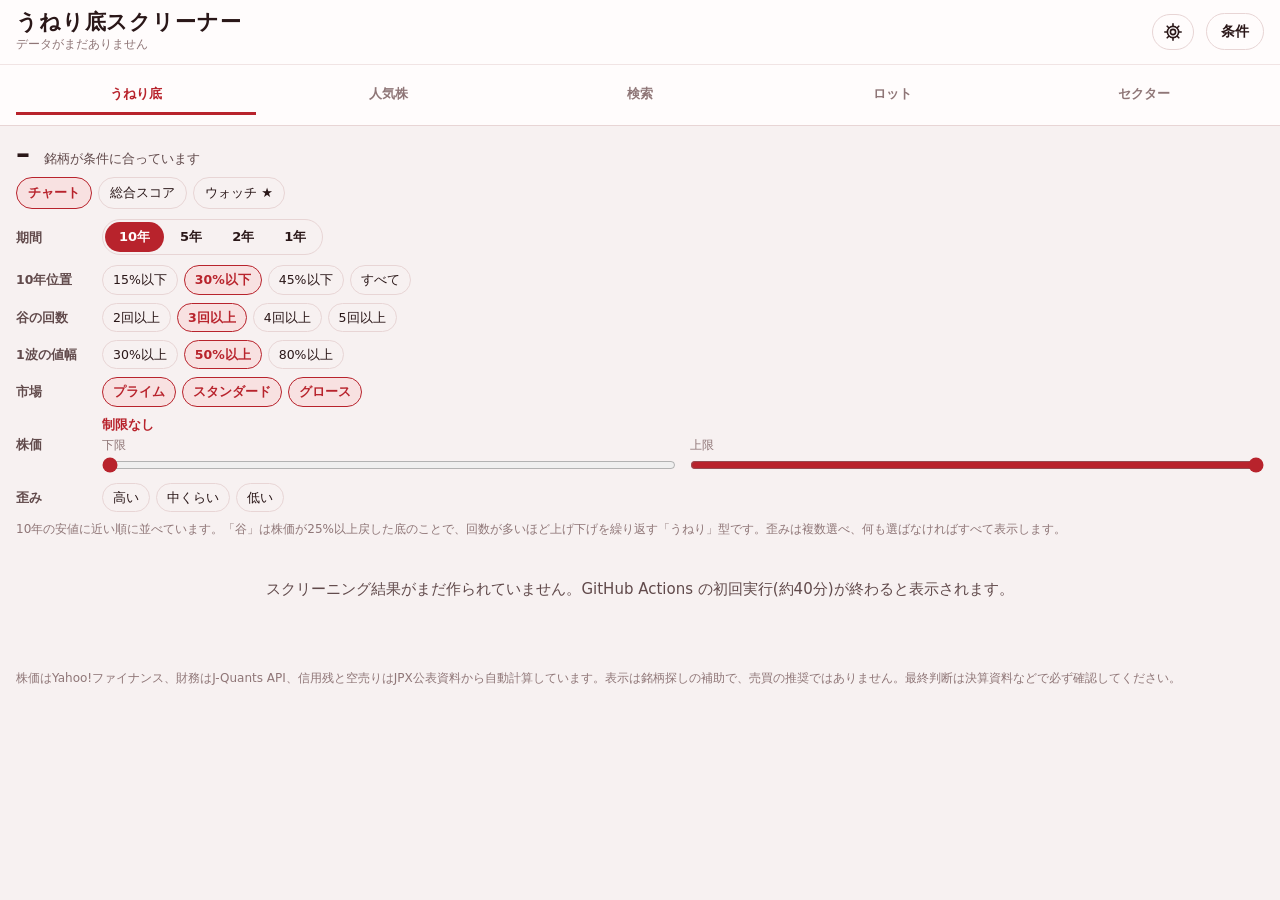
==== commit 151f28aa: "うねり底・人気株に市場(プライム/スタンダード/グロース)の選択を追加 Co-Authored-By: Claude Opus 5.5 <noreply@anthropic.com>" ====
--- a/site/index.html
+++ b/site/index.html
@@ -416,6 +416,8 @@
     <div class="crow"><span class="clab">基準</span><div class="seg" data-k="pbase">
       <button class="chipbtn" data-v="0">1年の高値から</button><button class="chipbtn" data-v="13">3か月</button>
       <button class="chipbtn" data-v="26">半年</button><button class="chipbtn" data-v="52">1年</button></div></div>
+    <div class="crow"><span class="clab">市場</span><div class="seg" data-m="mkt">
+      <button class="chipbtn" data-v="プライム">プライム</button><button class="chipbtn" data-v="スタンダード">スタンダード</button><button class="chipbtn" data-v="グロース">グロース</button></div></div>
     <div class="crow pxrow"><span class="clab">株価</span><div class="pxr" data-px="p">
       <div class="pxv"><span data-pxv></span></div>
       <label>下限<input type="range" data-pxe="lo" min="0" max="13" step="1" aria-label="株価の下限"></label>
@@ -431,6 +433,8 @@
       <button class="chipbtn" data-v="45">45%以下</button><button class="chipbtn" data-v="100">すべて</button></div></div>
     <div class="crow"><span class="clab">谷の回数</span><div class="seg" data-g="cswBy" id="cswSeg"></div></div>
     <div class="crow"><span class="clab">1波の値幅</span><div class="seg" data-g="campBy" id="campSeg"></div></div>
+    <div class="crow"><span class="clab">市場</span><div class="seg" data-m="mkt">
+      <button class="chipbtn" data-v="プライム">プライム</button><button class="chipbtn" data-v="スタンダード">スタンダード</button><button class="chipbtn" data-v="グロース">グロース</button></div></div>
     <div class="crow pxrow"><span class="clab">株価</span><div class="pxr" data-px="c">
       <div class="pxv"><span data-pxv></span></div>
       <label>下限<input type="range" data-pxe="lo" min="0" max="13" step="1" aria-label="株価の下限"></label>
@@ -1621,7 +1625,10 @@
 function toggleMulti(e){
   const b = e.target.closest(".chipbtn"), g = b && b.closest(".seg[data-m]"); if (!g) return false;
   const k = g.dataset.m, v = b.dataset.v;
-  cfg[k] = cfg[k].includes(v) ? cfg[k].filter(x => x !== v) : cfg[k].concat(v);
+  // 市場がすべて選ばれているときに押したら、その市場だけにする
+  if (k === "mkt" && cfg.mkt.length === DEFAULTS.mkt.length) cfg.mkt = [v];
+  else cfg[k] = cfg[k].includes(v) ? cfg[k].filter(x => x !== v) : cfg[k].concat(v);
+  if (k === "mkt" && !cfg.mkt.length) cfg.mkt = DEFAULTS.mkt.slice();   // 市場を全部外したら、すべての市場に戻す
   changed(); return true;
 }
 $("#chartBar").addEventListener("click", e=>{
